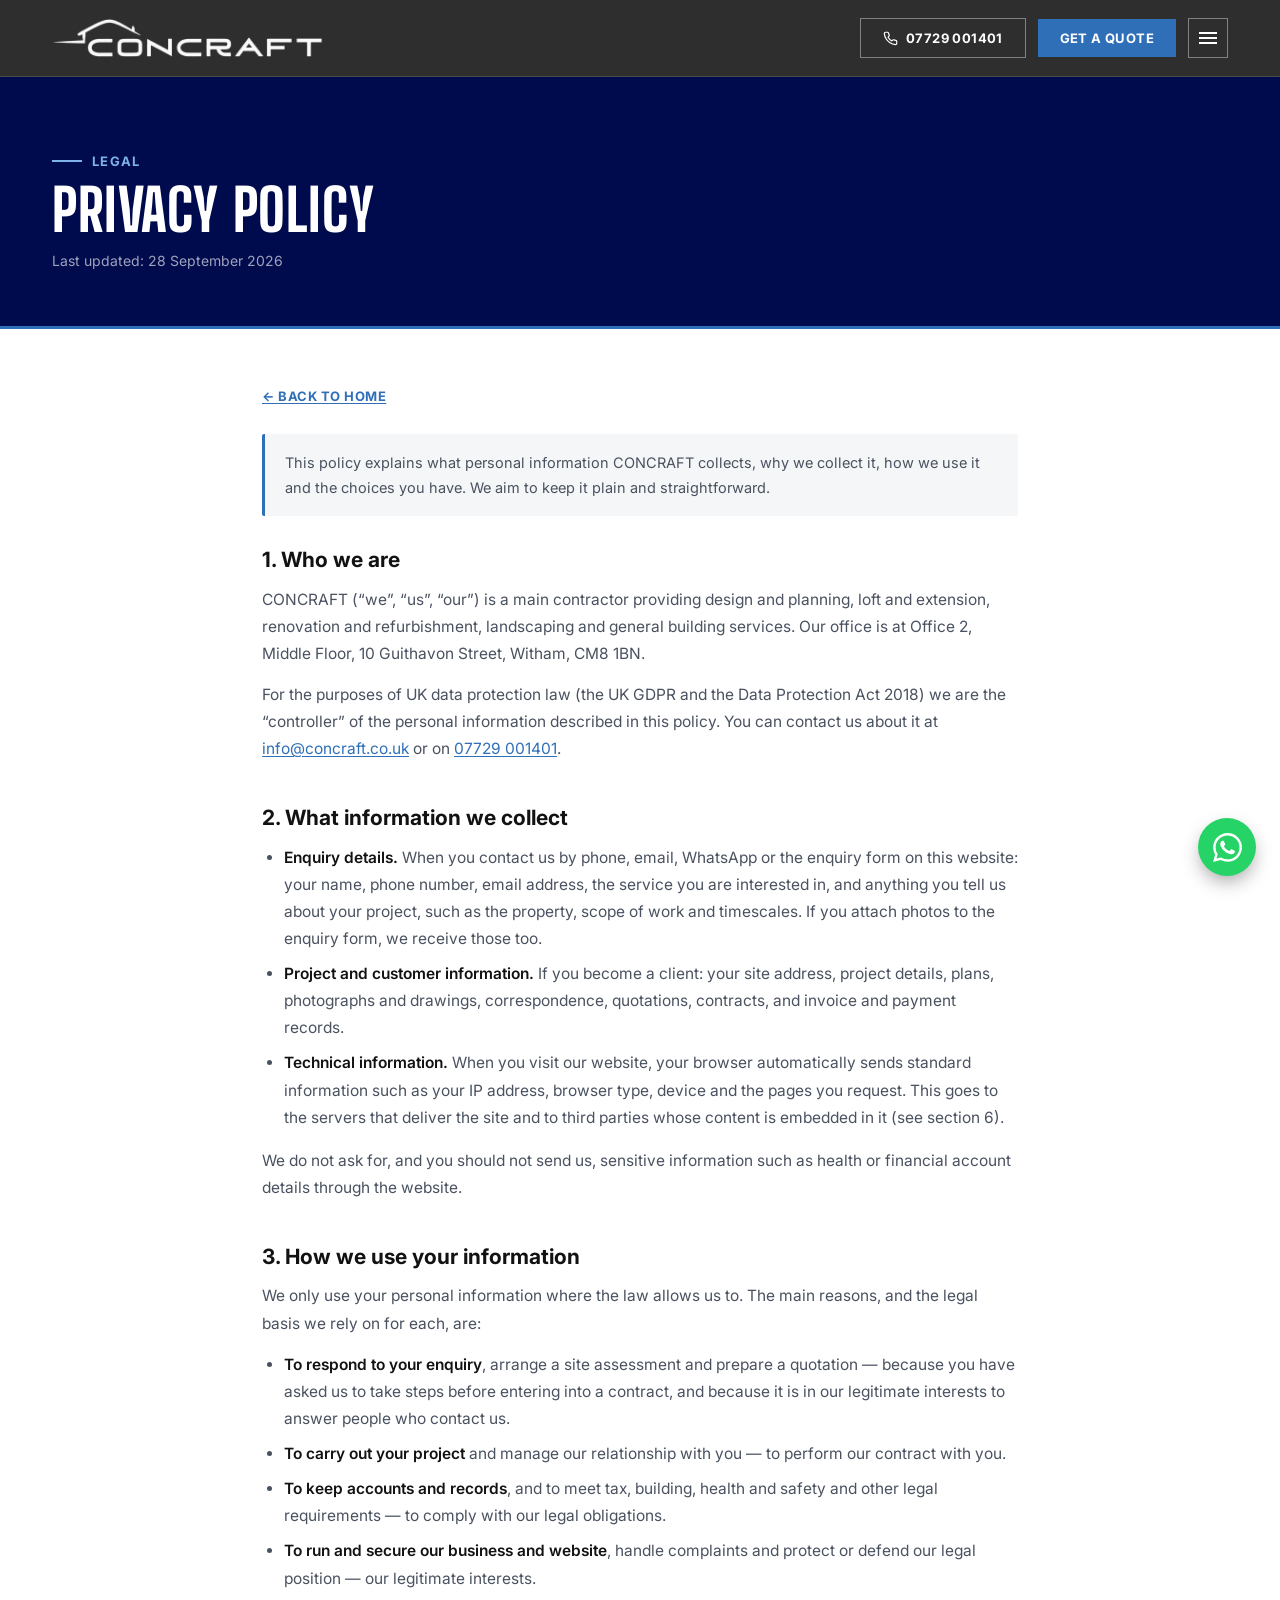
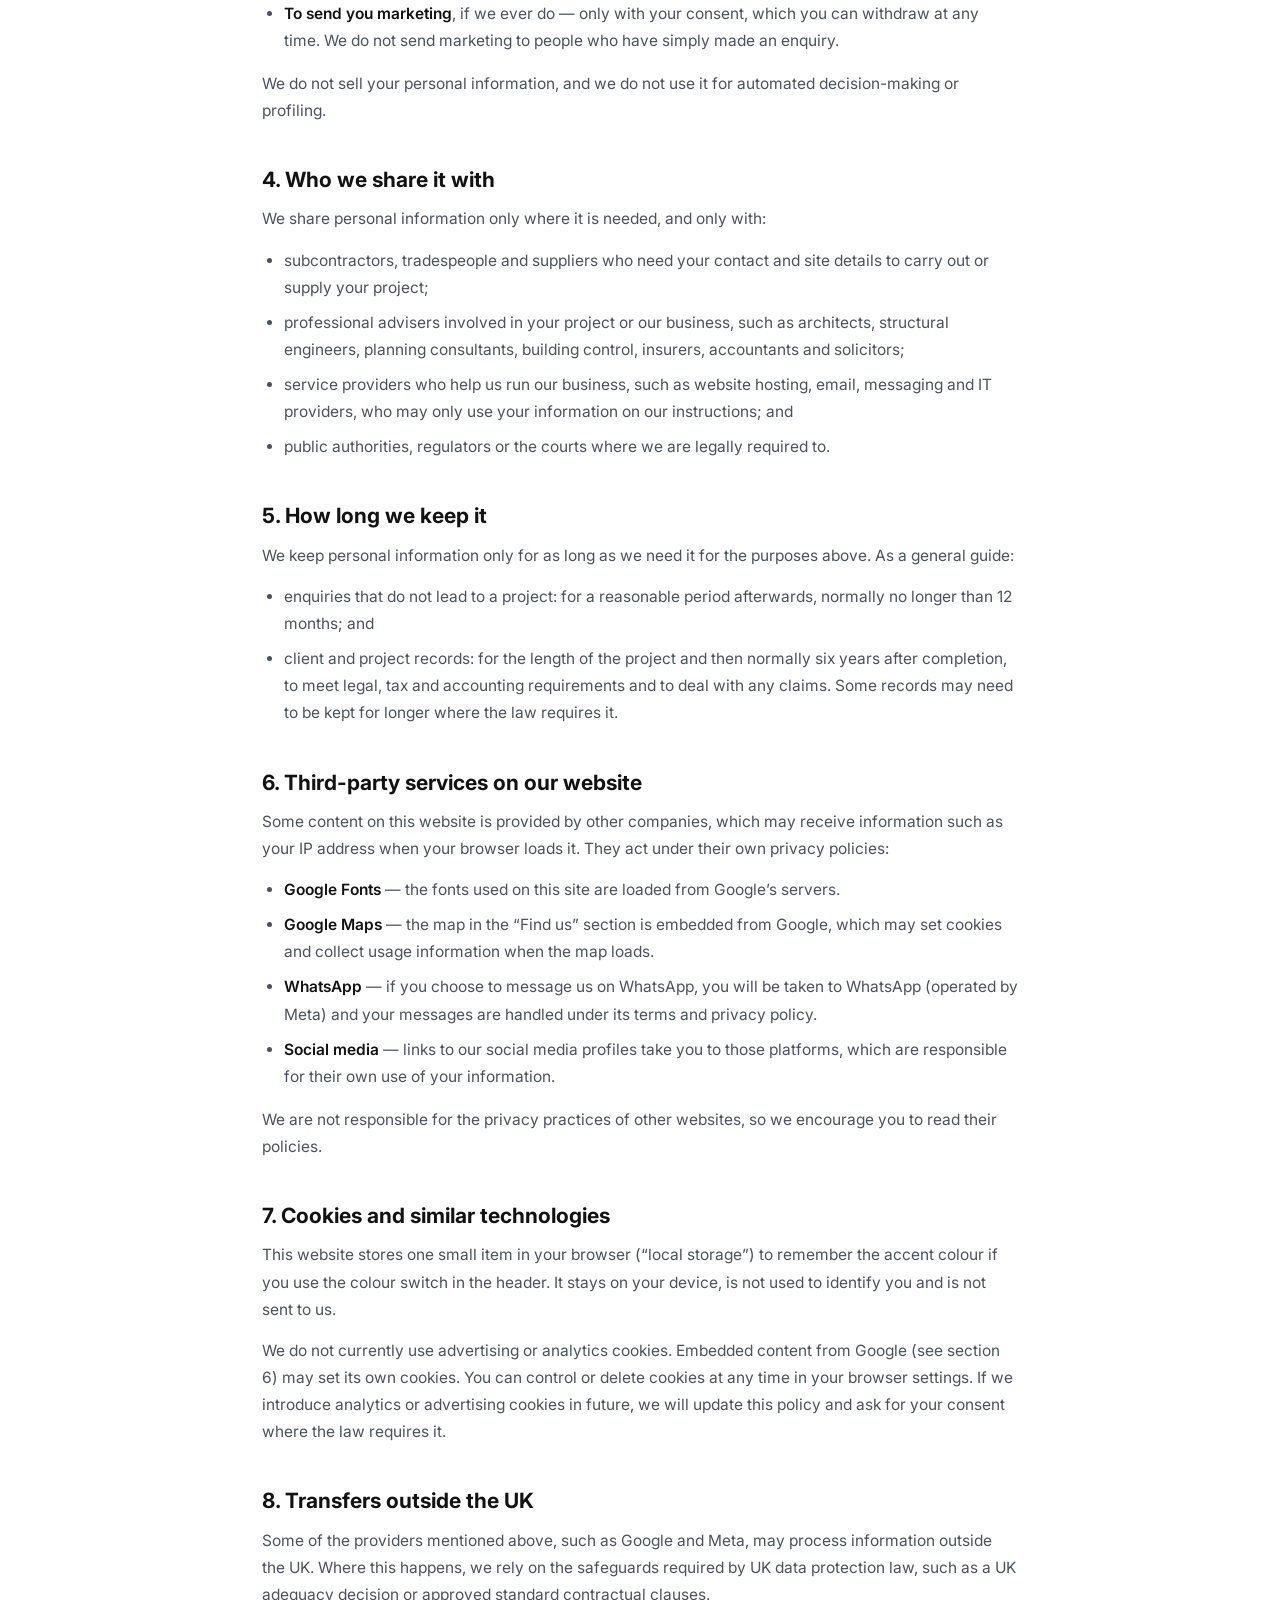
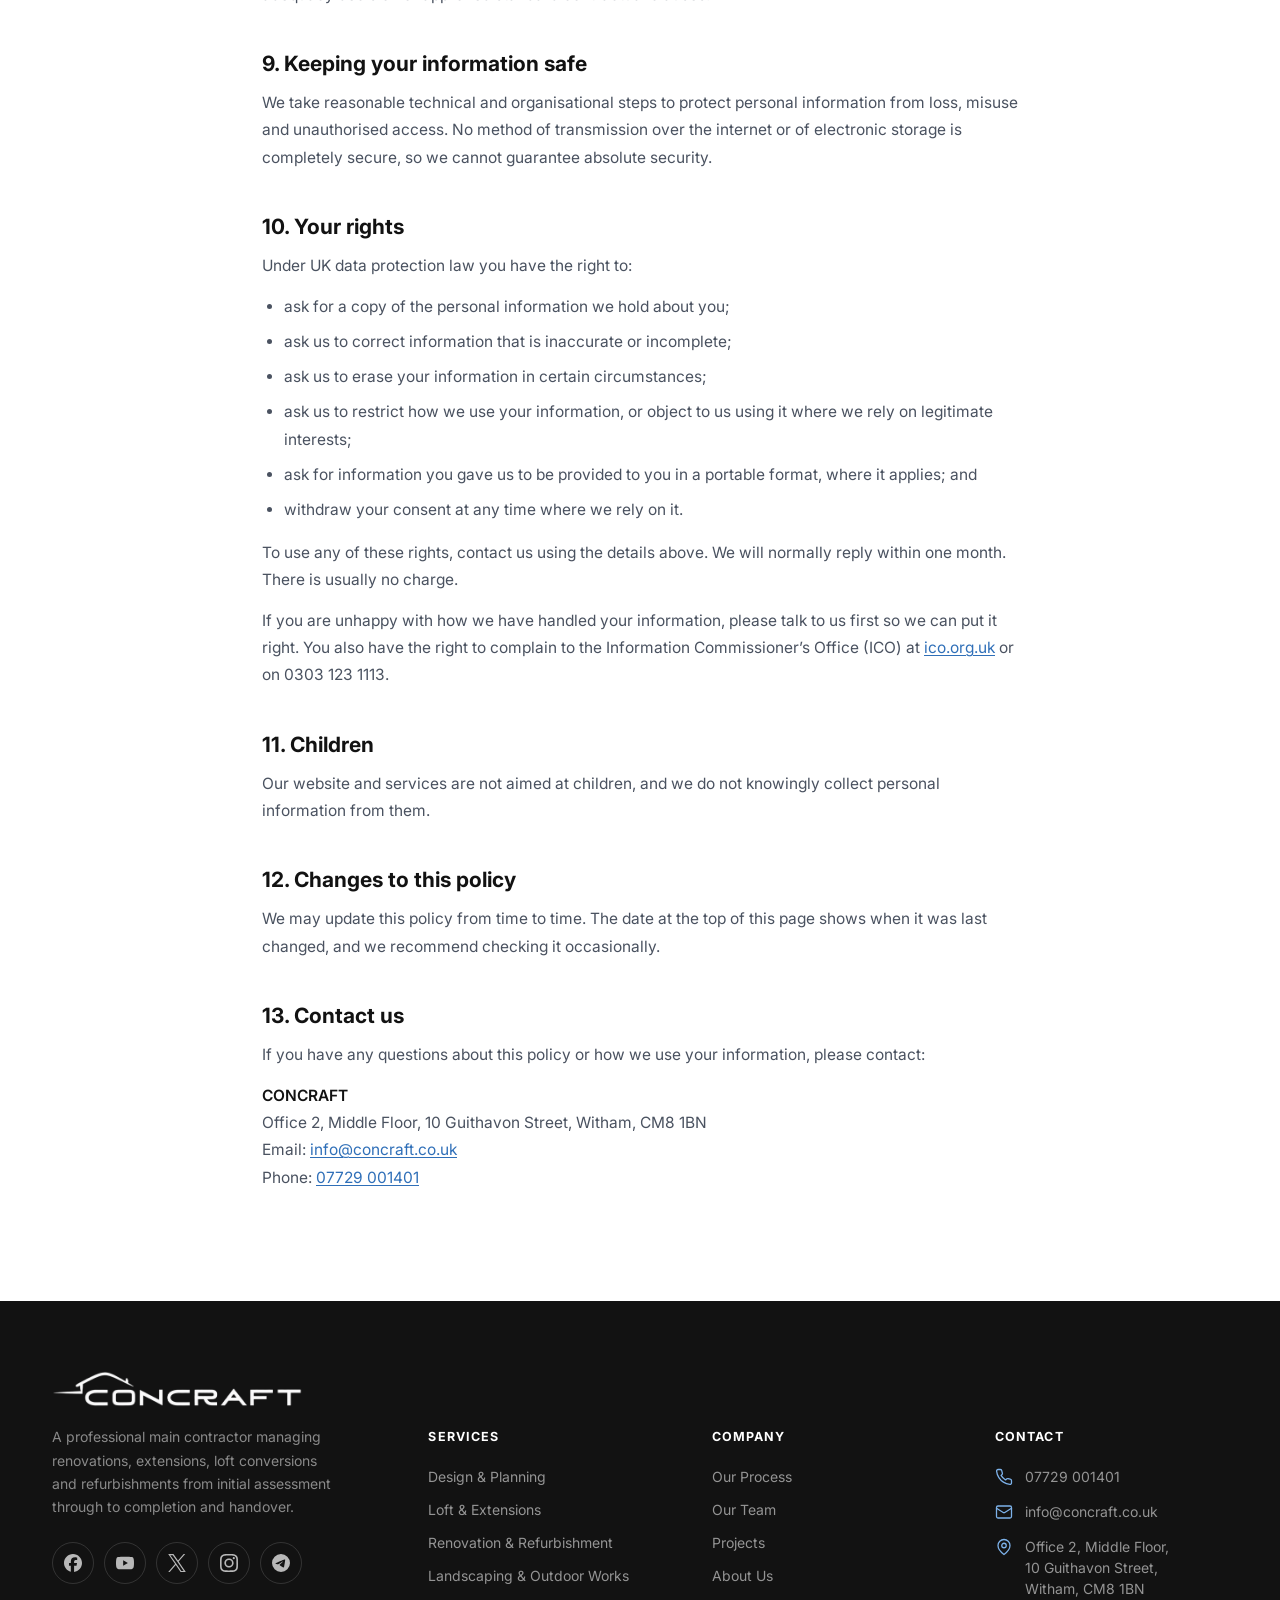
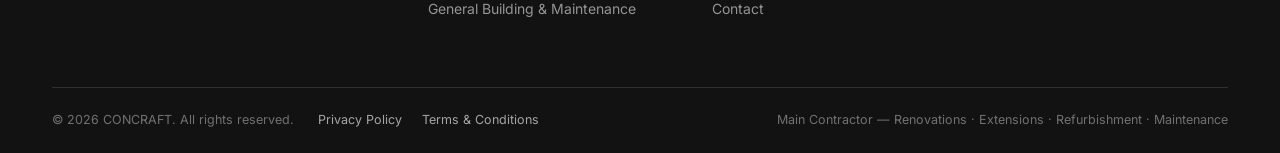
==== privacy.html @ dba72c2a "Add files via upload" ====
<!DOCTYPE html>
<html lang="en">
<head>
<meta charset="UTF-8">
<meta name="viewport" content="width=device-width, initial-scale=1.0">
<title>Privacy Policy &mdash; CONCRAFT</title>
<meta name="description" content="How CONCRAFT collects, uses and protects your personal information.">
<link rel="preconnect" href="https://fonts.googleapis.com">
<link href="https://fonts.googleapis.com/css2?family=Big+Shoulders+Display:wght@600;700;800;900&family=Inter:wght@400;500;600;700&display=swap" rel="stylesheet">
<link rel="stylesheet" href="css/style.css">
</head>
<body>

<div class="cursor-ring" id="cursorRing"></div>
<div class="cursor-dot" id="cursorDot"></div>

<header class="site">
  <div class="nav">
    <a class="logo" href="index.html#top" aria-label="CONCRAFT home">
      <img src="images/logo-concraft.png" alt="CONCRAFT" class="logo-icon">
    </a>
    <div class="nav-actions">
      <a class="cta-btn ghost call-btn" href="tel:+447729001401" aria-label="Call CONCRAFT on 07729 001401">
        <svg viewBox="0 0 24 24" aria-hidden="true"><path d="M22 16.92v3a2 2 0 0 1-2.18 2 19.79 19.79 0 0 1-8.63-3.07 19.5 19.5 0 0 1-6-6 19.79 19.79 0 0 1-3.07-8.67A2 2 0 0 1 4.11 2h3a2 2 0 0 1 2 1.72 12.84 12.84 0 0 0 .7 2.81 2 2 0 0 1-.45 2.11L8.09 9.91a16 16 0 0 0 6 6l1.27-1.27a2 2 0 0 1 2.11-.45 12.84 12.84 0 0 0 2.81.7A2 2 0 0 1 22 16.92z"/></svg>
        <span class="call-btn-text">07729 001401</span>
      </a>
      <a class="cta-btn" href="index.html#contact">Get a quote</a>
      <button class="burger" id="burgerBtn" type="button" aria-label="Open menu" aria-expanded="false" aria-controls="siteMenu">
        <span class="burger-bars" aria-hidden="true"><span></span><span></span><span></span></span>
      </button>
    </div>
  </div>
  <nav class="site-menu" id="siteMenu" aria-label="Page sections">
    <ul>
      <li><a href="index.html#top">Home</a></li>
      <li><a href="index.html#standards">Quality &amp; Standards</a></li>
      <li>
        <a href="index.html#services">Our Services</a>
        <ul class="menu-sub">
          <li><a href="index.html#svc-design">Design &amp; Planning</a></li>
          <li><a href="index.html#svc-loft">Loft &amp; Extensions</a></li>
          <li><a href="index.html#svc-renovation">Renovation &amp; Refurbishment</a></li>
          <li><a href="index.html#svc-landscaping">Landscaping &amp; Outdoor Works</a></li>
          <li><a href="index.html#svc-maintenance">General Building &amp; Maintenance</a></li>
        </ul>
      </li>
      <li><a href="index.html#team">Our Team</a></li>
      <li><a href="index.html#reviews">Client Reviews</a></li>
      <li><a href="index.html#process">How We Work</a></li>
      <li><a href="index.html#projects">Recent Work</a></li>
      <li><a href="index.html#before-after">Before &amp; After</a></li>
      <li><a href="index.html#why">Why CONCRAFT</a></li>
      <li><a href="index.html#find-us">Find Us</a></li>
      <li><a href="index.html#faq">FAQ</a></li>
      <li><a href="index.html#contact">Get in Touch</a></li>
    </ul>
  </nav>
</header>

<main>
  <section class="legal-hero">
    <div class="wrap">
      <div class="sec-tag"><span class="rule"></span>Legal</div>
      <h1>Privacy Policy</h1>
      <p class="legal-updated">Last updated: 28 September 2026</p>
    </div>
  </section>

  <section class="legal-body">
    <div class="legal-inner">
      <a class="legal-back" href="index.html">&larr; Back to home</a>

      <div class="legal-note"><p>This policy explains what personal information CONCRAFT collects, why we collect it, how we use it and the choices you have. We aim to keep it plain and straightforward.</p></div>

      <h2>1. Who we are</h2>
      <p>CONCRAFT (&ldquo;we&rdquo;, &ldquo;us&rdquo;, &ldquo;our&rdquo;) is a main contractor providing design and planning, loft and extension, renovation and refurbishment, landscaping and general building services. Our office is at Office 2, Middle Floor, 10 Guithavon Street, Witham, CM8 1BN.</p>
      <p>For the purposes of UK data protection law (the UK GDPR and the Data Protection Act 2018) we are the &ldquo;controller&rdquo; of the personal information described in this policy. You can contact us about it at <a href="mailto:info@concraft.co.uk">info@concraft.co.uk</a> or on <a href="tel:+447729001401">07729 001401</a>.</p>
      <!-- Add the registered company name, company number and ICO registration number here if they apply to your business. -->

      <h2>2. What information we collect</h2>
      <ul>
        <li><strong>Enquiry details.</strong> When you contact us by phone, email, WhatsApp or the enquiry form on this website: your name, phone number, email address, the service you are interested in, and anything you tell us about your project, such as the property, scope of work and timescales. If you attach photos to the enquiry form, we receive those too.</li>
        <li><strong>Project and customer information.</strong> If you become a client: your site address, project details, plans, photographs and drawings, correspondence, quotations, contracts, and invoice and payment records.</li>
        <li><strong>Technical information.</strong> When you visit our website, your browser automatically sends standard information such as your IP address, browser type, device and the pages you request. This goes to the servers that deliver the site and to third parties whose content is embedded in it (see section 6).</li>
      </ul>
      <p>We do not ask for, and you should not send us, sensitive information such as health or financial account details through the website.</p>

      <h2>3. How we use your information</h2>
      <p>We only use your personal information where the law allows us to. The main reasons, and the legal basis we rely on for each, are:</p>
      <ul>
        <li><strong>To respond to your enquiry</strong>, arrange a site assessment and prepare a quotation &mdash; because you have asked us to take steps before entering into a contract, and because it is in our legitimate interests to answer people who contact us.</li>
        <li><strong>To carry out your project</strong> and manage our relationship with you &mdash; to perform our contract with you.</li>
        <li><strong>To keep accounts and records</strong>, and to meet tax, building, health and safety and other legal requirements &mdash; to comply with our legal obligations.</li>
        <li><strong>To run and secure our business and website</strong>, handle complaints and protect or defend our legal position &mdash; our legitimate interests.</li>
        <li><strong>To send you marketing</strong>, if we ever do &mdash; only with your consent, which you can withdraw at any time. We do not send marketing to people who have simply made an enquiry.</li>
      </ul>
      <p>We do not sell your personal information, and we do not use it for automated decision-making or profiling.</p>

      <h2>4. Who we share it with</h2>
      <p>We share personal information only where it is needed, and only with:</p>
      <ul>
        <li>subcontractors, tradespeople and suppliers who need your contact and site details to carry out or supply your project;</li>
        <li>professional advisers involved in your project or our business, such as architects, structural engineers, planning consultants, building control, insurers, accountants and solicitors;</li>
        <li>service providers who help us run our business, such as website hosting, email, messaging and IT providers, who may only use your information on our instructions; and</li>
        <li>public authorities, regulators or the courts where we are legally required to.</li>
      </ul>

      <h2>5. How long we keep it</h2>
      <p>We keep personal information only for as long as we need it for the purposes above. As a general guide:</p>
      <ul>
        <li>enquiries that do not lead to a project: for a reasonable period afterwards, normally no longer than 12 months; and</li>
        <li>client and project records: for the length of the project and then normally six years after completion, to meet legal, tax and accounting requirements and to deal with any claims. Some records may need to be kept for longer where the law requires it.</li>
      </ul>

      <h2>6. Third-party services on our website</h2>
      <p>Some content on this website is provided by other companies, which may receive information such as your IP address when your browser loads it. They act under their own privacy policies:</p>
      <ul>
        <li><strong>Google Fonts</strong> &mdash; the fonts used on this site are loaded from Google&rsquo;s servers.</li>
        <li><strong>Google Maps</strong> &mdash; the map in the &ldquo;Find us&rdquo; section is embedded from Google, which may set cookies and collect usage information when the map loads.</li>
        <li><strong>WhatsApp</strong> &mdash; if you choose to message us on WhatsApp, you will be taken to WhatsApp (operated by Meta) and your messages are handled under its terms and privacy policy.</li>
        <li><strong>Social media</strong> &mdash; links to our social media profiles take you to those platforms, which are responsible for their own use of your information.</li>
      </ul>
      <p>We are not responsible for the privacy practices of other websites, so we encourage you to read their policies.</p>

      <h2>7. Cookies and similar technologies</h2>
      <p>This website stores one small item in your browser (&ldquo;local storage&rdquo;) to remember the accent colour if you use the colour switch in the header. It stays on your device, is not used to identify you and is not sent to us.</p>
      <p>We do not currently use advertising or analytics cookies. Embedded content from Google (see section 6) may set its own cookies. You can control or delete cookies at any time in your browser settings. If we introduce analytics or advertising cookies in future, we will update this policy and ask for your consent where the law requires it.</p>

      <h2>8. Transfers outside the UK</h2>
      <p>Some of the providers mentioned above, such as Google and Meta, may process information outside the UK. Where this happens, we rely on the safeguards required by UK data protection law, such as a UK adequacy decision or approved standard contractual clauses.</p>

      <h2>9. Keeping your information safe</h2>
      <p>We take reasonable technical and organisational steps to protect personal information from loss, misuse and unauthorised access. No method of transmission over the internet or of electronic storage is completely secure, so we cannot guarantee absolute security.</p>

      <h2>10. Your rights</h2>
      <p>Under UK data protection law you have the right to:</p>
      <ul>
        <li>ask for a copy of the personal information we hold about you;</li>
        <li>ask us to correct information that is inaccurate or incomplete;</li>
        <li>ask us to erase your information in certain circumstances;</li>
        <li>ask us to restrict how we use your information, or object to us using it where we rely on legitimate interests;</li>
        <li>ask for information you gave us to be provided to you in a portable format, where it applies; and</li>
        <li>withdraw your consent at any time where we rely on it.</li>
      </ul>
      <p>To use any of these rights, contact us using the details above. We will normally reply within one month. There is usually no charge.</p>
      <p>If you are unhappy with how we have handled your information, please talk to us first so we can put it right. You also have the right to complain to the Information Commissioner&rsquo;s Office (ICO) at <a href="https://ico.org.uk" target="_blank" rel="noopener">ico.org.uk</a> or on 0303 123 1113.</p>

      <h2>11. Children</h2>
      <p>Our website and services are not aimed at children, and we do not knowingly collect personal information from them.</p>

      <h2>12. Changes to this policy</h2>
      <p>We may update this policy from time to time. The date at the top of this page shows when it was last changed, and we recommend checking it occasionally.</p>

      <h2>13. Contact us</h2>
      <p>If you have any questions about this policy or how we use your information, please contact:</p>
      <p><strong>CONCRAFT</strong><br>Office 2, Middle Floor, 10 Guithavon Street, Witham, CM8 1BN<br>Email: <a href="mailto:info@concraft.co.uk">info@concraft.co.uk</a><br>Phone: <a href="tel:+447729001401">07729 001401</a></p>

    </div>
  </section>
</main>

<footer>
  <div class="wrap">
    <div class="foot-grid">
      <div class="foot-brand">
        <a class="logo" href="index.html#top">
          <img src="images/logo-concraft.png" alt="CONCRAFT" class="logo-full">
        </a>
        <div class="foot-brand-text">
        <p>A professional main contractor managing renovations, extensions, loft conversions and refurbishments from initial assessment through to completion and handover.</p>
      <!-- Social links: replace each href="#" with the real profile URL -->
      <ul class="foot-socials">
      <li><a href="#" target="_blank" rel="noopener" aria-label="CONCRAFT on Facebook" title="Facebook"><svg viewBox="0 0 24 24" aria-hidden="true"><path d="M9.101 23.691v-7.98H6.627v-3.667h2.474v-1.58c0-4.085 1.848-5.978 5.858-5.978.401 0 .955.042 1.468.103a8.68 8.68 0 0 1 1.141.195v3.325a8.623 8.623 0 0 0-.653-.036 26.805 26.805 0 0 0-.733-.009c-.707 0-1.259.096-1.675.309a1.686 1.686 0 0 0-.679.622c-.258.42-.374.995-.374 1.752v1.297h3.919l-.386 2.103-.287 1.564h-3.246v8.245C19.396 23.238 24 18.179 24 12.044c0-6.627-5.373-12-12-12s-12 5.373-12 12c0 5.628 3.874 10.35 9.101 11.647Z"/></svg></a></li>
      <li><a href="#" target="_blank" rel="noopener" aria-label="CONCRAFT on YouTube" title="YouTube"><svg viewBox="0 0 24 24" aria-hidden="true"><path d="M23.498 6.186a3.016 3.016 0 0 0-2.122-2.136C19.505 3.545 12 3.545 12 3.545s-7.505 0-9.377.505A3.017 3.017 0 0 0 .502 6.186C0 8.07 0 12 0 12s0 3.93.502 5.814a3.016 3.016 0 0 0 2.122 2.136c1.871.505 9.376.505 9.376.505s7.505 0 9.377-.505a3.015 3.015 0 0 0 2.122-2.136C24 15.93 24 12 24 12s0-3.93-.502-5.814zM9.545 15.568V8.432L15.818 12l-6.273 3.568z"/></svg></a></li>
      <li><a href="#" target="_blank" rel="noopener" aria-label="CONCRAFT on X / Twitter" title="X (Twitter)"><svg viewBox="0 0 24 24" aria-hidden="true"><path d="M14.234 10.162 22.977 0h-2.072l-7.591 8.824L7.251 0H.258l9.168 13.343L.258 24H2.33l8.016-9.318L16.749 24h6.993zm-2.837 3.299-.929-1.329L3.076 1.56h3.182l5.965 8.532.929 1.329 7.754 11.09h-3.182z"/></svg></a></li>
      <li><a href="#" target="_blank" rel="noopener" aria-label="CONCRAFT on Instagram" title="Instagram"><svg viewBox="0 0 24 24" aria-hidden="true"><path d="M7.0301.084c-1.2768.0602-2.1487.264-2.911.5634-.7888.3075-1.4575.72-2.1228 1.3877-.6652.6677-1.075 1.3368-1.3802 2.127-.2954.7638-.4956 1.6365-.552 2.914-.0564 1.2775-.0689 1.6882-.0626 4.947.0062 3.2586.0206 3.6671.0825 4.9473.061 1.2765.264 2.1482.5635 2.9107.308.7889.72 1.4573 1.388 2.1228.6679.6655 1.3365 1.0743 2.1285 1.38.7632.295 1.6361.4961 2.9134.552 1.2773.056 1.6884.069 4.9462.0627 3.2578-.0062 3.668-.0207 4.9478-.0814 1.28-.0607 2.147-.2652 2.9098-.5633.7889-.3086 1.4578-.72 2.1228-1.3881.665-.6682 1.0745-1.3378 1.3795-2.1284.2957-.7632.4966-1.636.552-2.9124.056-1.2809.0692-1.6898.063-4.948-.0063-3.2583-.021-3.6668-.0817-4.9465-.0607-1.2797-.264-2.1487-.5633-2.9117-.3084-.7889-.72-1.4568-1.3876-2.1228C21.2982 1.33 20.628.9208 19.8378.6165 19.074.321 18.2017.1197 16.9244.0645 15.6471.0093 15.236-.005 11.977.0014 8.718.0076 8.31.0215 7.0301.0839m.1402 21.6932c-1.17-.0509-1.8053-.2453-2.2287-.408-.5606-.216-.96-.4771-1.3819-.895-.422-.4178-.6811-.8186-.9-1.378-.1644-.4234-.3624-1.058-.4171-2.228-.0595-1.2645-.072-1.6442-.079-4.848-.007-3.2037.0053-3.583.0607-4.848.05-1.169.2456-1.805.408-2.2282.216-.5613.4762-.96.895-1.3816.4188-.4217.8184-.6814 1.3783-.9003.423-.1651 1.0575-.3614 2.227-.4171 1.2655-.06 1.6447-.072 4.848-.079 3.2033-.007 3.5835.005 4.8495.0608 1.169.0508 1.8053.2445 2.228.408.5608.216.96.4754 1.3816.895.4217.4194.6816.8176.9005 1.3787.1653.4217.3617 1.056.4169 2.2263.0602 1.2655.0739 1.645.0796 4.848.0058 3.203-.0055 3.5834-.061 4.848-.051 1.17-.245 1.8055-.408 2.2294-.216.5604-.4763.96-.8954 1.3814-.419.4215-.8181.6811-1.3783.9-.4224.1649-1.0577.3617-2.2262.4174-1.2656.0595-1.6448.072-4.8493.079-3.2045.007-3.5825-.006-4.848-.0608M16.953 5.5864A1.44 1.44 0 1 0 18.39 4.144a1.44 1.44 0 0 0-1.437 1.4424M5.8385 12.012c.0067 3.4032 2.7706 6.1557 6.173 6.1493 3.4026-.0065 6.157-2.7701 6.1506-6.1733-.0065-3.4032-2.771-6.1565-6.174-6.1498-3.403.0067-6.156 2.771-6.1496 6.1738M8 12.0077a4 4 0 1 1 4.008 3.9921A3.9996 3.9996 0 0 1 8 12.0077"/></svg></a></li>
      <li><a href="#" target="_blank" rel="noopener" aria-label="CONCRAFT on Telegram" title="Telegram"><svg viewBox="0 0 24 24" aria-hidden="true"><path d="M11.944 0A12 12 0 0 0 0 12a12 12 0 0 0 12 12 12 12 0 0 0 12-12A12 12 0 0 0 12 0a12 12 0 0 0-.056 0zm4.962 7.224c.1-.002.321.023.465.14a.506.506 0 0 1 .171.325c.016.093.036.306.02.472-.18 1.898-.962 6.502-1.36 8.627-.168.9-.499 1.201-.82 1.23-.696.065-1.225-.46-1.9-.902-1.056-.693-1.653-1.124-2.678-1.8-1.185-.78-.417-1.21.258-1.91.177-.184 3.247-2.977 3.307-3.23.007-.032.014-.15-.056-.212s-.174-.041-.249-.024c-.106.024-1.793 1.14-5.061 3.345-.48.33-.913.49-1.302.48-.428-.008-1.252-.241-1.865-.44-.752-.245-1.349-.374-1.297-.789.027-.216.325-.437.893-.663 3.498-1.524 5.83-2.529 6.998-3.014 3.332-1.386 4.025-1.627 4.476-1.635z"/></svg></a></li>
      </ul>
        </div>
      </div>
      <div class="foot-col">
        <h5>Services</h5>
        <a href="index.html#svc-design">Design &amp; Planning</a>
        <a href="index.html#svc-loft">Loft &amp; Extensions</a>
        <a href="index.html#svc-renovation">Renovation &amp; Refurbishment</a>
        <a href="index.html#svc-landscaping">Landscaping &amp; Outdoor Works</a>
        <a href="index.html#svc-maintenance">General Building &amp; Maintenance</a>
      </div>
      <div class="foot-col">
        <h5>Company</h5>
        <a href="index.html#process">Our Process</a>
        <a href="index.html#team">Our Team</a>
        <a href="index.html#projects">Projects</a>
        <a href="index.html#why">About Us</a>
        <a href="index.html#contact">Contact</a>
      </div>
      <div class="foot-col">
        <h5>Contact</h5>
        <p class="foot-contact"><svg class="foot-ico" viewBox="0 0 24 24" aria-hidden="true"><path d="M22 16.92v3a2 2 0 0 1-2.18 2 19.79 19.79 0 0 1-8.63-3.07 19.5 19.5 0 0 1-6-6 19.79 19.79 0 0 1-3.07-8.67A2 2 0 0 1 4.11 2h3a2 2 0 0 1 2 1.72 12.84 12.84 0 0 0 .7 2.81 2 2 0 0 1-.45 2.11L8.09 9.91a16 16 0 0 0 6 6l1.27-1.27a2 2 0 0 1 2.11-.45 12.84 12.84 0 0 0 2.81.7A2 2 0 0 1 22 16.92z"/></svg><a href="tel:+447729001401">07729 001401</a></p>
        <p class="foot-contact"><svg class="foot-ico" viewBox="0 0 24 24" aria-hidden="true"><rect x="2" y="4" width="20" height="16" rx="2"/><path d="m22 7-8.97 5.7a1.94 1.94 0 0 1-2.06 0L2 7"/></svg><a href="mailto:info@concraft.co.uk">info@concraft.co.uk</a></p>
        <p class="foot-contact"><svg class="foot-ico" viewBox="0 0 24 24" aria-hidden="true"><path d="M20 10c0 6-8 12-8 12s-8-6-8-12a8 8 0 0 1 16 0z"/><circle cx="12" cy="10" r="3"/></svg><span>Office 2, Middle Floor,<br>10 Guithavon Street,<br>Witham, CM8 1BN</span></p>
      </div>
    </div>
    <div class="foot-bottom">
      <div class="foot-bottom-left">
        <span>&copy; 2026 CONCRAFT. All rights reserved.</span>
        <nav class="foot-legal" aria-label="Legal">
          <a href="privacy.html">Privacy Policy</a>
          <a href="terms.html">Terms &amp; Conditions</a>
        </nav>
      </div>
      <span>Main Contractor &mdash; Renovations &middot; Extensions &middot; Refurbishment &middot; Maintenance</span>
    </div>
  </div>
</footer>

  <!-- WhatsApp: update the phone number below if it ever changes -->
  <a class="wa-float" href="https://wa.me/447729001401" target="_blank" rel="noopener" aria-label="Chat with CONCRAFT on WhatsApp">
    <svg viewBox="0 0 24 24" aria-hidden="true"><path d="M17.472 14.382c-.297-.149-1.758-.867-2.03-.967-.273-.099-.471-.148-.67.15-.197.297-.767.966-.94 1.164-.173.199-.347.223-.644.075-.297-.15-1.255-.463-2.39-1.475-.883-.788-1.48-1.761-1.653-2.059-.173-.297-.018-.458.13-.606.134-.133.298-.347.446-.52.149-.174.198-.298.298-.497.099-.198.05-.371-.025-.52-.075-.149-.669-1.612-.916-2.207-.242-.579-.487-.5-.669-.51-.173-.008-.371-.01-.57-.01-.198 0-.52.074-.792.372-.272.297-1.04 1.016-1.04 2.479 0 1.462 1.065 2.875 1.213 3.074.149.198 2.096 3.2 5.077 4.487.709.306 1.262.489 1.694.625.712.227 1.36.195 1.871.118.571-.085 1.758-.719 2.006-1.413.248-.694.248-1.289.173-1.413-.074-.124-.272-.198-.57-.347m-5.421 7.403h-.004a9.87 9.87 0 01-5.031-1.378l-.361-.214-3.741.982.998-3.648-.235-.374a9.86 9.86 0 01-1.51-5.26c.001-5.45 4.436-9.884 9.888-9.884 2.64 0 5.122 1.03 6.988 2.898a9.825 9.825 0 012.893 6.994c-.003 5.45-4.437 9.884-9.885 9.884m8.413-18.297A11.815 11.815 0 0012.05 0C5.495 0 .16 5.335.157 11.892c0 2.096.547 4.142 1.588 5.945L.057 24l6.305-1.654a11.882 11.882 0 005.683 1.448h.005c6.554 0 11.89-5.335 11.893-11.893a11.821 11.821 0 00-3.48-8.413Z"/></svg>
  </a>

  <script src="js/main.js"></script>

</body>
</html>
---- css/style.css ----
:root{
    --navy:#000B4D;
    --graphite:#2B2B2B;
    --black:#121212;
    --white:#FFFFFF;
    /* accent: --accent on light surfaces, --accent-hi on dark surfaces */
    --accent:#2F6FB8;
    --accent-rgb:47,111,184;
    --accent-hi:#7DB2EA;
    --accent-hi-rgb:125,178,234;
    --accent-dark:#255C9B;
    --star:#F2B01E;
    --paper:#F4F6F8;
    --paper-2:#EAEEF2;
    --ink-2:#4A5260;
    --ink-3:#7B8494;
    --line: rgba(255,255,255,.14);
    --line-dark: rgba(16,24,40,.1);
    --max: 1240px;
  }
  *{box-sizing:border-box;}
  html{scroll-behavior:smooth;scroll-padding-top:80px;}
  body{
    margin:0;
    background:var(--white);
    color:var(--black);
    font-family:'Inter',sans-serif;
    -webkit-font-smoothing:antialiased;
    overflow-x:hidden;
  }
  h1,h2,h3,.display{
    font-family:'Big Shoulders Display', sans-serif;
    font-weight:800;
    letter-spacing:.01em;
    line-height:.94;
    margin:0;
    text-transform:uppercase;
  }
  a{color:inherit;text-decoration:none;}
  img{display:block;max-width:100%;}
  .wrap{max-width:var(--max);margin:0 auto;padding:0 32px;}
  .tick{
    width:1px;height:14px;background:var(--accent);display:inline-block;
  }

  /* ---------- CUSTOM CURSOR ---------- */
  .cursor-ring{
    position:fixed;top:0;left:0;
    width:34px;height:34px;
    border:1.5px solid var(--accent);
    border-radius:50%;
    pointer-events:none;
    z-index:9999;
    transform:translate(-50%,-50%);
    transition:width .22s ease, height .22s ease, background-color .22s ease, border-color .22s ease, opacity .22s ease;
    opacity:0;
  }
  .cursor-dot{
    position:fixed;top:0;left:0;
    width:6px;height:6px;
    background:var(--accent);
    border-radius:50%;
    pointer-events:none;
    z-index:9999;
    transform:translate(-50%,-50%);
    opacity:0;
    transition:opacity .22s ease, background-color .22s ease;
  }
  .cursor-ring.active, .cursor-dot.active{opacity:1;}
  .cursor-ring.hover{
    width:64px;height:64px;
    background:rgba(var(--accent-rgb),.12);
    border-color:var(--accent);
  }
  .cursor-ring.hover .cursor-dot{opacity:0;}
  @media (pointer: coarse){
    .cursor-ring, .cursor-dot{display:none;}
  }

  /* ---------- REVEAL ANIMATION (bullet lists) ---------- */
  .reveal-list > *{
    opacity:0;
    transform:translateX(64px) scale(.92);
    transition:opacity .6s cubic-bezier(.22,.61,.36,1), transform .6s cubic-bezier(.22,.61,.36,1);
    will-change:transform, opacity;
  }
  .reveal-list > *:nth-child(1){transition-delay:.04s;}
  .reveal-list > *:nth-child(2){transition-delay:.13s;}
  .reveal-list > *:nth-child(3){transition-delay:.22s;}
  .reveal-list > *:nth-child(4){transition-delay:.31s;}
  .reveal-list > *:nth-child(5){transition-delay:.40s;}
  .reveal-list > *:nth-child(6){transition-delay:.49s;}
  .reveal-list > *:nth-child(7){transition-delay:.58s;}
  .reveal-list > *:nth-child(8){transition-delay:.67s;}
  .reveal-list.in-view > *{
    opacity:1;
    transform:translateX(0) scale(1);
  }
  @media (prefers-reduced-motion: reduce){
    .reveal-list > *{opacity:1;transform:none;transition:none;}
  }

  /* ---------- NAV ---------- */
  header.site{
    position:sticky;top:0;z-index:50;
    background:rgba(18,18,18,.88);
    -webkit-backdrop-filter:blur(10px);backdrop-filter:blur(10px);
    border-bottom:1px solid var(--line);
  }
  .nav{
    display:flex;align-items:center;justify-content:space-between;
    padding:18px 32px;max-width:var(--max);margin:0 auto;
  }
  .logo{
    display:flex;align-items:center;gap:10px;color:var(--white);
  }
  .logo .mark{
    width:34px;height:34px;background:var(--accent);
    display:flex;align-items:center;justify-content:center;
    font-family:'Big Shoulders Display';font-weight:900;color:var(--black);
    font-size:20px;
  }
  .logo .logo-icon{
    height:40px;width:auto;display:block;
  }
  .logo .word{font-family:'Big Shoulders Display';font-weight:800;font-size:20px;letter-spacing:.03em;text-transform:uppercase;}
  .logo .word span{color:var(--accent-hi);}
  .nav-actions{display:flex;align-items:center;gap:12px;}
  .cta-btn{
    background:var(--accent);color:var(--white);
    padding:11px 22px;font-weight:700;font-size:13px;
    letter-spacing:.03em;text-transform:uppercase;
    border:none;cursor:pointer;
    transition:transform .15s ease, filter .15s ease;
    display:inline-block;
  }
  .cta-btn:hover{transform:translateY(-2px);filter:brightness(1.08);}
  .cta-btn.ghost{
    background:transparent;color:var(--white);
    border:1px solid rgba(255,255,255,.4);
  }
  .cta-btn.ghost:hover{border-color:var(--accent-hi);color:var(--accent-hi);}
  .call-btn{display:inline-flex;align-items:center;gap:8px;}
  .call-btn svg{
    width:15px;height:15px;flex:none;
    fill:none;stroke:currentColor;stroke-width:1.9;stroke-linecap:round;stroke-linejoin:round;
  }

  /* ---------- BURGER MENU ---------- */
  .burger{
    width:40px;height:40px;flex:none;
    display:inline-flex;align-items:center;justify-content:center;
    background:transparent;border:1px solid rgba(255,255,255,.4);color:var(--white);
    cursor:pointer;padding:0;
    transition:border-color .2s ease, color .2s ease;
  }
  .burger:hover,.burger:focus-visible,.burger.is-open{border-color:var(--accent-hi);color:var(--accent-hi);}
  .burger:focus-visible{outline:2px solid var(--accent-hi);outline-offset:2px;}
  .burger-bars{position:relative;display:block;width:18px;height:12px;}
  .burger-bars span{
    position:absolute;left:0;width:100%;height:2px;background:currentColor;
    transition:transform .25s ease, top .25s ease, opacity .2s ease;
  }
  .burger-bars span:nth-child(1){top:0;}
  .burger-bars span:nth-child(2){top:5px;}
  .burger-bars span:nth-child(3){top:10px;}
  .burger.is-open .burger-bars span:nth-child(1){top:5px;transform:rotate(45deg);}
  .burger.is-open .burger-bars span:nth-child(2){opacity:0;}
  .burger.is-open .burger-bars span:nth-child(3){top:5px;transform:rotate(-45deg);}

  .site-menu{
    position:absolute;top:100%;right:0;
    width:min(380px,100%);max-height:calc(100vh - 76px);overflow-y:auto;overscroll-behavior:contain;
    background:var(--black);
    border-top:3px solid var(--accent);
    box-shadow:0 30px 50px -20px rgba(0,0,0,.7);
    visibility:hidden;opacity:0;transform:translateY(-8px);
    transition:opacity .22s ease, transform .22s ease, visibility 0s linear .22s;
  }
  .site-menu.is-open{
    visibility:visible;opacity:1;transform:none;
    transition:opacity .22s ease, transform .22s ease, visibility 0s;
  }
  .site-menu ul{list-style:none;margin:0;padding:0;}
  .site-menu > ul{padding:10px 0 16px;}
  .site-menu a{
    display:block;padding:12px 28px;
    font-size:15px;font-weight:500;color:rgba(255,255,255,.88);
    border-left:3px solid transparent;
    transition:background-color .15s ease, color .15s ease, border-color .15s ease;
  }
  .site-menu a:hover,.site-menu a:focus-visible{
    background:rgba(255,255,255,.06);color:var(--accent-hi);border-left-color:var(--accent-hi);
  }
  .site-menu .menu-sub{padding:0 0 6px;}
  .site-menu .menu-sub a{padding:8px 28px 8px 46px;font-size:13.5px;font-weight:400;color:rgba(255,255,255,.62);}
  .menu-backdrop{
    position:fixed;inset:0;z-index:40;background:rgba(0,0,0,.5);
    opacity:0;visibility:hidden;
    transition:opacity .22s ease, visibility 0s linear .22s;
  }
  .menu-backdrop.is-open{opacity:1;visibility:visible;transition:opacity .22s ease, visibility 0s;}
  html.menu-open .wa-float{opacity:0;pointer-events:none;}
  @media (prefers-reduced-motion: reduce){
    .site-menu,.menu-backdrop,.burger-bars span{transition:none;}
  }

  /* ---------- HERO ---------- */
  .hero{
    position:relative;
    min-height:88vh;
    display:flex;align-items:flex-end;
    background:var(--black);
    overflow:hidden;
  }
  .hero img{
    position:absolute;inset:0;width:100%;height:100%;object-fit:cover;
    /* keep the house's gable and front door in frame as the hero crops */
    object-position:58% 42%;
    opacity:.9;
  }
  .hero::before{
    content:"";position:absolute;inset:0;
    background:
      linear-gradient(90deg, rgba(10,10,10,.62) 0%, rgba(10,10,10,.34) 42%, rgba(10,10,10,0) 72%),
      linear-gradient(180deg, rgba(10,16,24,.5) 0%, rgba(10,10,10,.3) 40%, rgba(10,10,10,.94) 100%);
  }
  .hero::after{
    content:"";position:absolute;left:0;right:0;bottom:0;height:4px;
    background:var(--accent);
  }
  .hero-inner{
    position:relative;z-index:2;
    max-width:var(--max);margin:0 auto;width:100%;
    padding:0 32px 170px;
  }
  .hero-bottom{
    width:100%;
    display:flex;flex-direction:column;align-items:flex-start;
    gap:22px;
  }
  /* rounded black panel holding the headline copy */
  .hero-panel{
    background:rgba(0,0,0,.6);
    border-radius:28px;
    padding:40px 44px 44px;
    max-width:100%;
  }
  .hero-eyebrow{
    display:flex;align-items:center;gap:10px;color:var(--accent-hi);
    font-size:13px;font-weight:700;letter-spacing:.12em;text-transform:uppercase;
    margin-bottom:14px;
  }
  .hero-brand{
    font-family:'Big Shoulders Display', sans-serif;
    font-weight:800;
    font-size:clamp(18px,1.6vw,24px);
    line-height:1;
    letter-spacing:.08em;
    color:var(--white);
    text-transform:uppercase;
    margin-bottom:12px;
  }
  .hero-eyebrow .rule{width:40px;height:2px;background:var(--accent-hi);}
  h1.hero-title{
    color:var(--white);
    font-size:clamp(28px, 2.55vw, 40px);
    line-height:1.15;
    max-width:none;
    white-space:nowrap;   /* "Managed to the last detail." stays on one line on desktop */
  }
  /* light shine gliding across the hero title */
  @supports ((-webkit-background-clip:text) or (background-clip:text)){
    h1.hero-title{
      background-image:linear-gradient(105deg,
        #fff 0%, #fff 34%,
        var(--accent-hi) 43%, #E6F1FD 50%, var(--accent-hi) 57%,
        #fff 66%, #fff 100%);
      background-size:300% 100%;
      background-position:100% 0;
      background-repeat:no-repeat;
      -webkit-background-clip:text;background-clip:text;
      -webkit-text-fill-color:transparent;
      animation:heroShine 6.5s ease-in-out 1.2s infinite;
    }
  }
  @keyframes heroShine{
    0%{background-position:100% 0;}
    42%,100%{background-position:0% 0;}
  }
  @media (prefers-reduced-motion: reduce){
    h1.hero-title{animation:none;background-image:none;-webkit-text-fill-color:currentColor;}
  }
  .hero-sub{
    color:rgba(255,255,255,.78);
    font-size:clamp(16px,1.7vw,19px);
    max-width:46ch;
    margin:22px 0 0;
    line-height:1.55;
    font-weight:400;
  }
  /* CTAs + rating, right-aligned, bottom-aligned with the panel */
  .hero-actions{
    display:flex;flex-direction:column;align-items:flex-start;gap:18px;
  }
  .hero-ctas{display:flex;gap:14px;flex-wrap:wrap;justify-content:flex-start;}
  .hero-rating{
    display:flex;align-items:center;gap:10px;
    background:rgba(0,0,0,.6);
    border-radius:28px;
    padding:14px 22px;
  }
  .hero-stars{
    color:var(--star);font-size:16px;letter-spacing:2px;
  }
  .hero-rating-text{
    font-size:13px;color:rgba(255,255,255,.72);font-weight:500;
    border-left:1px solid rgba(255,255,255,.25);padding-left:12px;
  }
  @media (max-width: 760px){
    /* Keep the mobile hero image-led and centre the compact content vertically. */
    .hero{align-items:center;}
    .hero::before{
      background:
        linear-gradient(90deg, rgba(10,10,10,.34) 0%, rgba(10,10,10,.16) 52%, rgba(10,10,10,0) 82%),
        linear-gradient(180deg, rgba(10,16,24,.22) 0%, rgba(10,10,10,.12) 48%, rgba(10,10,10,.68) 100%);
    }
    .hero img{object-position:52% 40%;}
    .hero-inner{padding:0 18px;}
    .hero-bottom{flex-direction:column;align-items:flex-start;gap:10px;}
    .hero-panel{
      width:min(88%,330px);
      max-width:330px;
      padding:16px 18px 18px;
      border-radius:14px;
      background:rgba(0,0,0,.52);
    }
    .hero-eyebrow{
      gap:7px;
      font-size:9.5px;
      letter-spacing:.1em;
      margin-bottom:7px;
    }
    .hero-eyebrow .rule{width:24px;height:1px;}
    .hero-brand{
      font-size:14px;
      letter-spacing:.07em;
      margin-bottom:7px;
    }
    h1.hero-title{
      white-space:normal;
      font-size:clamp(20px,6.2vw,24px);
      line-height:1.08;
    }
    .hero-actions{align-items:flex-start;width:auto;gap:8px;}
    .hero-ctas{justify-content:flex-start;gap:7px;flex-wrap:nowrap;}
    .hero .cta-btn{
      padding:8px 11px;
      font-size:10px;
      letter-spacing:.025em;
      white-space:nowrap;
    }
    .hero-rating{
      border-radius:12px;
      padding:7px 10px;
      gap:7px;
      background:rgba(0,0,0,.5);
    }
    .hero-stars{font-size:11px;letter-spacing:1px;}
    .hero-rating-text{
      font-size:9.5px;
      padding-left:8px;
    }
  }

  /* ---------- MARQUEE / TRUST STRIP ---------- */
  .strip{
    background:var(--graphite);
    border-top:1px solid var(--line);
    border-bottom:1px solid var(--line);
  }
  .strip-inner{
    max-width:var(--max);margin:0 auto;padding:0 32px;
    display:grid;grid-template-columns:repeat(4,1fr);
  }
  .strip-item{
    padding:26px 24px;
    border-left:1px solid var(--line);
    color:var(--white);
  }
  .strip-item:first-child{border-left:none;}
  .strip-num{
    font-family:'Big Shoulders Display';font-weight:800;font-size:34px;
    color:var(--accent-hi);
  }
  .strip-num.strip-stars{font-size:26px;letter-spacing:3px;line-height:1.3;color:var(--star);}
  .strip-label{
    font-size:12.5px;color:rgba(255,255,255,.65);
    text-transform:uppercase;letter-spacing:.08em;margin-top:4px;
  }

  /* ---------- QUALITY & STANDARDS ---------- */
  .standards{
    background:var(--white);
    padding:64px 0 72px;
  }
  .standards-title{
    display:flex;align-items:center;gap:28px;
    color:var(--black);
    font-size:clamp(30px,3.6vw,44px);
    margin-bottom:34px;
  }
  .standards-title::after{
    content:"";flex:1;height:1px;background:var(--line-dark);
  }
  .standards-grid{
    list-style:none;margin:0;padding:0;
    display:grid;grid-template-columns:repeat(4,1fr);gap:20px;
  }
  .std-box{
    position:relative;height:100%;
    display:flex;flex-direction:column;justify-content:space-between;gap:22px;
    min-height:158px;padding:26px 24px 24px;
    background:var(--paper);
    border:1px solid rgba(16,24,40,.08);
    border-radius:4px;
    box-shadow:0 14px 30px -20px rgba(16,24,40,.35);
    transition:transform .3s cubic-bezier(.22,.61,.36,1), box-shadow .3s ease, border-color .3s ease, background-color .3s ease;
  }
  .std-box::before{
    content:"";position:absolute;left:-1px;top:-1px;
    width:44px;height:3px;background:var(--accent);
  }
  @media (hover:hover){
    .std-box:hover{
      transform:translateY(-6px);
      background:var(--white);
      border-color:rgba(var(--accent-rgb),.4);
      box-shadow:0 26px 42px -22px rgba(16,24,40,.45);
    }
  }
  @media (prefers-reduced-motion: reduce){
    .std-box{transition:none;}
    .std-box:hover{transform:none;}
  }
  .std-figure{
    font-family:'Big Shoulders Display',sans-serif;font-weight:800;
    font-size:52px;line-height:.9;letter-spacing:.01em;
    color:var(--accent);
    height:44px;display:flex;align-items:center;
  }
  .std-icon{
    width:44px;height:44px;flex:none;
    display:flex;align-items:center;justify-content:center;
    border:1px solid rgba(var(--accent-rgb),.3);
    border-radius:50%;
    background:rgba(var(--accent-rgb),.08);
  }
  .std-icon svg{
    width:24px;height:24px;fill:none;stroke:var(--accent);
    stroke-width:1.6;stroke-linecap:round;stroke-linejoin:round;
  }
  .std-label{
    margin:0;color:var(--black);
    font-size:15.5px;font-weight:600;line-height:1.35;
    max-width:22ch;
  }
  @media (max-width: 980px){
    .standards-grid{grid-template-columns:repeat(2,1fr);}
  }
  @media (max-width: 560px){
    .standards{padding:44px 0 50px;}
    .standards-grid{grid-template-columns:repeat(2,minmax(0,1fr));gap:12px;}
    .std-box{
      flex-direction:column;align-items:flex-start;justify-content:space-between;
      gap:14px;min-height:138px;padding:18px 16px;
    }
    .std-figure{width:auto;flex:none;font-size:40px;}
    .std-label{max-width:none;min-width:0;font-size:13.5px;}
  }

  /* ---------- SECTION HEADERS ---------- */
  .section{padding:110px 0;}
  .section.tight{padding:90px 0;}
  .sec-head{
    display:flex;justify-content:space-between;align-items:flex-end;
    gap:40px;margin-bottom:56px;flex-wrap:wrap;
  }
  .sec-tag{
    color:var(--accent);font-weight:700;font-size:13px;
    letter-spacing:.1em;text-transform:uppercase;
    display:flex;align-items:center;gap:10px;margin-bottom:14px;
  }
  .sec-tag .rule{width:30px;height:2px;background:var(--accent);}
  h2.sec-title{
    font-size:clamp(34px,4.4vw,58px);
    max-width:16ch;
    color:var(--black);
  }
  .sec-desc{max-width:34ch;color:var(--ink-2);font-size:15.5px;line-height:1.6;}

  /* ---------- SERVICES ---------- */
  #services,#projects{background:var(--paper);}
  #services .sec-head{
    flex-direction:column;align-items:center;text-align:center;
    max-width:900px;margin-left:auto;margin-right:auto;
  }
  #services .sec-tag{justify-content:center;}
  #services h2.sec-title{
    max-width:none;white-space:nowrap;
    font-size:clamp(26px,3.4vw,44px);
  }
  #services .sec-desc{
    max-width:52ch;margin-top:18px;
  }
  @media (max-width: 700px){
    #services h2.sec-title{white-space:normal;}
  }
  .services-grid2{
    display:grid;grid-template-columns:repeat(5,1fr);gap:22px;
  }
  .svc2-card{
    background:var(--white);
    border:1px solid var(--line-dark);border-radius:10px;overflow:hidden;
    display:flex;flex-direction:column;
    box-shadow:0 18px 34px -26px rgba(16,24,40,.35);
    transition:transform .25s ease, box-shadow .25s ease;
  }
  @media (hover:hover){
    .svc2-card:hover{transform:translateY(-5px);box-shadow:0 24px 40px -22px rgba(16,24,40,.45);}
  }
  @media (prefers-reduced-motion: reduce){ .svc2-card:hover{transform:none;} }
  .svc2-photo{
    aspect-ratio:4/3;position:relative;overflow:hidden;
    background:linear-gradient(160deg,#3b3b3b 0%,var(--graphite) 55%,#1c1c1c 100%);
    display:flex;align-items:center;justify-content:center;
  }
  .svc2-photo img{width:100%;height:100%;object-fit:cover;}
  .svc2-photo-ph{
    font-size:12.5px;font-weight:500;color:rgba(255,255,255,.42);
    letter-spacing:.03em;
  }
  .svc2-body{padding:22px 22px 26px;display:flex;flex-direction:column;flex-grow:1;}
  .svc2-icon{
    width:46px;height:46px;flex:none;border-radius:10px;
    background:var(--navy);
    display:flex;align-items:center;justify-content:center;
    margin-bottom:16px;
  }
  .svc2-icon svg{
    width:22px;height:22px;fill:none;stroke:var(--accent-hi);
    stroke-width:1.7;stroke-linecap:round;stroke-linejoin:round;
  }
  .svc2-title{
    font-size:19px;color:var(--black);margin:0 0 10px;line-height:1.2;
  }
  .svc2-desc{font-size:13.8px;line-height:1.6;color:var(--ink-2);margin-bottom:18px;flex-grow:1;}
  .svc2-link{
    font-size:13px;font-weight:700;
    color:var(--accent);display:inline-flex;align-items:center;gap:7px;
  }
  .svc2-arrow{transition:transform .2s ease;}
  .svc2-card:hover .svc2-arrow{transform:translateX(4px);}
  @media (max-width: 1080px){
    .services-grid2{grid-template-columns:repeat(3,1fr);}
  }
  @media (max-width: 760px){
    .services-grid2{grid-template-columns:1fr;}
  }

  /* ---------- SERVICE DETAIL ---------- */
  .svc-detail{}
  .detail-band{padding:0;}
  .detail-band.band-light{background:var(--white);}
  .detail-band.band-dark{background:var(--navy);}

  /* full-bleed layout: the image runs edge-to-edge to the browser window,
     the copy sits in the normal .wrap column on the other side */
  .detail-bleed{
    position:relative;
    display:flex;align-items:center;
    min-height:580px;
  }
  .detail-shape{position:absolute;top:0;bottom:0;width:45%;box-sizing:border-box;}
  .detail-shape.shape-left{left:0;padding-right:24px;}
  .detail-shape.shape-right{right:0;padding-left:24px;}
  .detail-bleed > .wrap{position:relative;z-index:1;width:100%;}
  .detail-copy{max-width:480px;padding:56px 0;}
  .detail-copy.copy-right{margin-left:auto;}
  .detail-copy.copy-left{margin-right:auto;}

  .detail-index{
    font-family:'Big Shoulders Display';font-weight:800;font-size:14px;
    color:var(--accent);letter-spacing:.08em;margin-bottom:16px;
  }
  .detail-title{
    font-size:clamp(26px,2.6vw,36px);color:var(--black);max-width:14ch;margin-bottom:18px;
  }
  .detail-text{font-size:15px;line-height:1.7;color:var(--ink-2);max-width:42ch;margin-bottom:24px;}
  .detail-points{margin-bottom:26px;}
  .detail-points li{
    display:flex;align-items:baseline;gap:10px;font-size:14px;color:var(--black);
    padding:9px 0;border-top:1px solid var(--line-dark);
  }
  .detail-points li::before{content:"";width:6px;height:6px;background:var(--accent);flex-shrink:0;transform:translateY(-1px);}
  .detail-link{
    font-size:13px;font-weight:700;text-transform:uppercase;letter-spacing:.05em;
    color:var(--accent);display:inline-flex;align-items:center;gap:8px;
  }

  /* navy sections (02, 04): flip text to light colours for contrast */
  .band-dark .detail-index{color:var(--accent-hi);}
  .band-dark .detail-title{color:var(--white);}
  .band-dark .detail-text{color:rgba(255,255,255,.68);}
  .band-dark .detail-points li{color:var(--white);border-top-color:rgba(255,255,255,.18);}
  .band-dark .detail-points li::before{background:var(--accent-hi);}
  .band-dark .detail-link{color:var(--accent-hi);}
  .band-dark .detail-frame{stroke:var(--accent-hi);}
  .band-dark .detail-media{box-shadow:0 0 0 1px rgba(255,255,255,.12);}

  /* media panel variants */
  .detail-media{position:relative;background:var(--graphite);width:100%;height:100%;}
  .detail-media{box-shadow:0 0 0 1px rgba(16,24,40,.08);}
  /* angled corner + offset decorative line, echoing the reference layout */
  .detail-frame{
    position:absolute;inset:0;width:100%;height:100%;
    fill:none;stroke:var(--accent);stroke-width:1.8;
    pointer-events:none;
  }
  .detail-media{
    clip-path:polygon(0 0, 100% 0, 100% 38%, 78% 100%, 0 100%);
  }
  .detail-shape.shape-right .detail-media{
    clip-path:polygon(0 0, 100% 0, 100% 100%, 22% 100%, 0 38%);
  }
  /* the 3-photo gallery keeps its "+12" badge in that corner, so it stays a plain rectangle */
  .detail-media.no-clip{clip-path:none;}

  .media-image{overflow:hidden;position:relative;width:100%;height:100%;}
  .media-image img{width:100%;height:100%;object-fit:cover;}

  .media-placeholder{
    width:100%;height:100%;
    display:flex;flex-direction:column;align-items:center;justify-content:center;gap:14px;
    background:linear-gradient(160deg,#3b3b3b 0%,var(--graphite) 55%,#1c1c1c 100%);
    color:rgba(255,255,255,.5);font-size:13px;font-weight:500;
  }
  .media-placeholder-icon{
    width:38px;height:38px;fill:none;stroke:var(--accent-hi);
    stroke-width:1.5;stroke-linecap:round;stroke-linejoin:round;
  }

  .media-video{position:relative;overflow:hidden;cursor:pointer;width:100%;height:100%;}
  .media-video img{width:100%;height:100%;object-fit:cover;filter:brightness(.62);}
  .media-video .play-btn{
    position:absolute;top:50%;left:50%;transform:translate(-50%,-50%);
    width:78px;height:78px;border-radius:50%;
    background:rgba(255,255,255,.14);
    border:1px solid rgba(255,255,255,.5);
    display:flex;align-items:center;justify-content:center;
    backdrop-filter:blur(4px);
    transition:transform .25s ease, background .25s ease;
  }
  .media-video:hover .play-btn{transform:translate(-50%,-50%) scale(1.08);background:var(--accent);border-color:var(--accent);}
  .media-video .play-btn svg{width:22px;height:22px;fill:var(--white);margin-left:3px;}
  .media-video:hover .play-btn svg{fill:var(--white);}
  .detail-media .media-tag{
    position:absolute;bottom:18px;left:18px;color:var(--white);
    font-size:11px;text-transform:uppercase;letter-spacing:.1em;font-weight:700;
    display:flex;align-items:center;gap:8px;
    text-shadow:0 1px 6px rgba(0,0,0,.5);
  }
  .detail-media .media-tag .dot{width:6px;height:6px;background:var(--accent-hi);border-radius:50%;flex:none;}

  .media-gallery{
    width:100%;height:100%;
    display:grid;grid-template-columns:1.3fr 1fr;grid-template-rows:1fr 1fr;gap:6px;
  }
  .media-gallery img{width:100%;height:100%;object-fit:cover;}
  .media-gallery .g-main{grid-row:span 2;}
  .media-gallery a.g-more-wrap{position:relative;display:block;overflow:hidden;}
  .media-gallery .g-more{
    position:absolute;inset:0;background:rgba(18,18,18,.72);
    color:var(--white);display:flex;align-items:center;justify-content:center;
    font-family:'Big Shoulders Display';font-size:20px;font-weight:800;
  }

  @media (max-width: 900px){
    .detail-bleed{display:block;min-height:0;}
    .detail-shape{
      position:relative;top:auto;bottom:auto;left:auto;right:auto;
      width:100%;height:auto;aspect-ratio:5/4;
      padding:0 !important;
    }
    .detail-shape .detail-media{
      clip-path:polygon(0 0, 100% 0, 100% 70%, 68% 100%, 0 100%) !important;
    }
    .detail-media.no-clip{clip-path:none !important;}
    .detail-bleed > .wrap{padding-top:36px;}
    .detail-copy, .detail-copy.copy-right, .detail-copy.copy-left{
      max-width:none;margin:0;padding:0 0 56px;
    }
  }

  /* ---------- OUR TEAM ---------- */
  /* ---------- OUR TEAM ---------- */
  .team{
    position:relative;
    background:
      linear-gradient(180deg, rgba(10,10,10,.86) 0%, rgba(10,10,10,.56) 24%, rgba(10,10,10,.56) 76%, rgba(10,10,10,.86) 100%),
      url("../images/team-bg.jpg") center 62%/cover no-repeat;
    background-color:var(--black);
  }
  /* the photo stays put as the section scrolls over it (parallax) */
  @media (hover:hover) and (pointer:fine){
    .team{background-attachment:fixed, fixed;}
  }
  .team .sec-tag{color:var(--accent-hi);}
  .team h2.sec-title{color:var(--white);}
  .team-grid{
    list-style:none;margin:0;padding:0;
    display:grid;grid-template-columns:repeat(3,1fr);gap:28px;
  }
  .team-card{
    height:100%;background:var(--white);
    border:1px solid var(--line-dark);border-radius:4px;overflow:hidden;
    box-shadow:0 26px 44px -22px rgba(0,0,0,.75);
  }
  .team-photo{
    position:relative;aspect-ratio:4/4.4;overflow:hidden;
    display:flex;align-items:center;justify-content:center;
    background:linear-gradient(160deg,#3b3b3b 0%,var(--graphite) 55%,#1c1c1c 100%);
  }
  .team-photo::before{
    content:"";position:absolute;left:0;top:0;
    width:64px;height:3px;background:var(--accent);
  }
  .team-photo img{width:100%;height:100%;object-fit:cover;object-position:center 20%;}
  .team-initials{
    width:56%;aspect-ratio:1;border-radius:50%;
    border:1px solid rgba(var(--accent-hi-rgb),.4);
    background:rgba(var(--accent-hi-rgb),.08);
    display:flex;align-items:center;justify-content:center;
    font-family:'Big Shoulders Display',sans-serif;font-weight:800;
    font-size:clamp(64px,7.4vw,104px);line-height:1;letter-spacing:.02em;
    color:var(--accent-hi);
  }
  .team-info{padding:22px 26px 28px;}
  .team-info::before{
    content:"";display:block;width:32px;height:2px;
    background:var(--accent);margin-bottom:14px;
  }
  .team-name{font-size:30px;color:var(--black);margin:0 0 10px;}
  .team-role{margin:0;font-size:14.5px;font-weight:500;color:var(--ink-2);line-height:1.4;}
  @media (max-width: 700px){
    .team-grid{grid-template-columns:1fr;gap:20px;}
    .team-photo{aspect-ratio:16/11;}
    .team-initials{width:auto;height:72%;font-size:68px;}
  }

  /* ---------- PROCESS ---------- */
  .process{
    background:var(--navy);
    color:var(--white);
    position:relative;
  }
  .process .sec-tag{color:var(--accent-hi);}
  .process h2.sec-title{color:var(--white);}
  .process .sec-desc{color:rgba(255,255,255,.6);}
  .steps{
    display:grid;grid-template-columns:repeat(4,1fr);
    margin-top:10px;
  }
  .step{
    padding:30px 26px 0;border-top:2px solid rgba(255,255,255,.2);
    position:relative;
  }
  .step.active{border-top-color:var(--accent-hi);}
  .step-no{
    font-family:'Big Shoulders Display';font-weight:900;font-size:52px;
    color:rgba(255,255,255,.18);
  }
  .step-title{
    font-family:'Big Shoulders Display';font-weight:700;font-size:21px;
    text-transform:uppercase;margin:10px 0 10px;
  }
  .step-desc{font-size:13.8px;color:rgba(255,255,255,.62);line-height:1.6;max-width:26ch;}

  /* ---------- PROJECTS / GALLERY ---------- */
  /* Neat, uniform grid: same size tiles, no scrolling mosaic */
  .gallery{
    display:grid;
    grid-template-columns:repeat(3,1fr);
    gap:12px;
  }
  .g-item{
    position:relative;overflow:hidden;background:var(--graphite);
    border:1px solid rgba(0,0,0,.06);border-radius:6px;
    aspect-ratio:16/10;
  }
  .g-item img{
    width:100%;height:100%;object-fit:cover;
    transition:transform .6s cubic-bezier(.22,.61,.36,1);
    filter:saturate(.96);
  }
  .g-item:hover img{transform:scale(1.045);}

  /* shimmer sweep */
  .g-item::before{
    content:"";position:absolute;inset:0;z-index:2;pointer-events:none;
    background:linear-gradient(115deg,
      rgba(255,255,255,0) 40%,
      rgba(255,255,255,.55) 48%,
      rgba(var(--accent-rgb),.35) 50%,
      rgba(255,255,255,.55) 52%,
      rgba(255,255,255,0) 60%);
    transform:translateX(-140%);
    mix-blend-mode:overlay;
  }
  .g-item:hover::before{
    animation:shimmer-sweep 1.1s ease forwards;
  }
  @keyframes shimmer-sweep{
    to{transform:translateX(140%);}
  }

  .g-item::after{
    content:"";position:absolute;inset:0;z-index:1;
    box-shadow:inset 0 0 0 1px rgba(255,255,255,.06);
    background:linear-gradient(0deg, rgba(0,0,0,.5) 0%, rgba(0,0,0,0) 34%);
    opacity:0;transition:opacity .3s ease;
  }
  .g-item:hover::after{opacity:1;}

  .g-cap{
    position:absolute;left:0;right:0;bottom:0;z-index:3;
    padding:14px 16px;
    color:var(--white);
    opacity:0;transform:translateY(8px);
    transition:opacity .3s ease, transform .3s ease;
  }
  .g-item:hover .g-cap{opacity:1;transform:translateY(0);}
  .g-cap .tag{
    font-size:10px;letter-spacing:.12em;text-transform:uppercase;color:var(--accent-hi);font-weight:700;
  }
  .g-cap .name{font-family:'Big Shoulders Display';font-weight:700;font-size:15px;margin-top:2px;letter-spacing:.01em;}
  @media (max-width: 760px){
    .gallery{grid-template-columns:repeat(2,1fr);gap:8px;}
  }
  @media (max-width: 460px){
    .gallery{grid-template-columns:1fr;}
  }

  /* ---------- BEFORE & AFTER ---------- */
  .ba-block{margin-top:84px;}
  .ba-title{
    display:flex;align-items:center;gap:28px;
    font-size:clamp(28px,3.2vw,40px);color:var(--black);
    margin-bottom:30px;
  }
  .ba-title::after{content:"";flex:1;height:1px;background:var(--line-dark);}
  .ba-grid{display:grid;grid-template-columns:repeat(2,1fr);gap:28px;}
  .ba-item{
    margin:0;background:var(--white);
    border:1px solid var(--line-dark);border-radius:4px;overflow:hidden;
    box-shadow:0 22px 36px -24px rgba(0,0,0,.4);
  }
  .ba-panes{display:grid;grid-template-columns:1fr 1fr;gap:2px;background:var(--white);}
  .ba-pane{position:relative;aspect-ratio:4/5;overflow:hidden;background:var(--graphite);}
  .ba-pane img{width:100%;height:100%;object-fit:cover;}
  .ba-ph{
    width:100%;height:100%;
    display:flex;flex-direction:column;align-items:center;justify-content:center;gap:12px;
    background:linear-gradient(160deg,#3b3b3b 0%,var(--graphite) 55%,#1c1c1c 100%);
    color:rgba(255,255,255,.5);font-size:13px;font-weight:500;
  }
  .ba-icon{
    width:34px;height:34px;fill:none;stroke:var(--accent-hi);
    stroke-width:1.5;stroke-linecap:round;stroke-linejoin:round;
  }
  .ba-tag{
    position:absolute;left:14px;top:14px;z-index:2;
    padding:6px 12px;border-radius:2px;
    background:rgba(0,0,0,.72);color:var(--white);
    font-size:12px;font-weight:700;letter-spacing:.08em;text-transform:uppercase;
  }
  .ba-pane.after .ba-tag{background:var(--accent);color:var(--white);}
  .ba-cap{display:flex;flex-direction:column;gap:4px;padding:18px 22px 22px;}
  .ba-name{font-weight:700;font-size:16px;color:var(--black);}
  .ba-meta{font-size:14px;color:var(--ink-2);}
  @media (max-width: 760px){
    .ba-block{margin-top:64px;}
    .ba-grid{grid-template-columns:1fr;gap:22px;}
  }
  @media (max-width: 420px){
    .ba-panes{grid-template-columns:1fr;}
    .ba-pane{aspect-ratio:4/3;}
  }
  /* tall phone-shot pairs keep a portrait crop when the panes stack on small screens */
  @media (max-width: 420px){
    .ba-item.is-portrait .ba-pane{aspect-ratio:4/5;}
  }

  /* ---------- WHY US ---------- */
  .why{background:var(--black);color:var(--white);}
  .why-grid{display:grid;grid-template-columns:1.05fr 1fr;gap:70px;align-items:start;}
  .why h2.sec-title{color:var(--white);max-width:14ch;}
  .why .sec-tag{color:var(--accent-hi);}
  .why-lede{color:rgba(255,255,255,.62);font-size:16px;line-height:1.65;max-width:38ch;margin-top:22px;}
  .why-body{max-width:54ch;margin-top:18px;}
  .why-body:first-of-type{margin-top:26px;}
  .why-more{
    display:inline-flex;align-items:center;gap:8px;margin-top:30px;
    font-size:14px;font-weight:500;letter-spacing:.01em;
    color:rgba(255,255,255,.55);
    padding-bottom:3px;border-bottom:1px solid rgba(255,255,255,.22);
    transition:color .25s ease, border-color .25s ease;
  }
  .why-more span{color:var(--accent-hi);display:inline-block;transition:transform .25s ease;}
  .why-more:hover,.why-more:focus-visible{color:var(--accent-hi);border-color:var(--accent-hi);}
  .why-more:hover span,.why-more:focus-visible span{transform:translateX(4px);}
  @media (prefers-reduced-motion: reduce){.why-more span{transition:none;}}
  .why-list{margin-top:38px;}
  .why-row{
    display:flex;gap:22px;padding:22px 0;border-top:1px solid rgba(255,255,255,.14);
  }
  .why-row:last-child{border-bottom:1px solid rgba(255,255,255,.14);}
  .why-mark{
    font-family:'Big Shoulders Display';font-weight:900;font-size:20px;color:var(--accent-hi);
    flex-shrink:0;width:34px;
  }
  .why-row h4{
    font-family:'Inter';font-weight:700;font-size:16px;margin:0 0 6px;color:var(--white);
  }
  .why-row p{margin:0;font-size:14px;color:rgba(255,255,255,.58);line-height:1.6;max-width:44ch;}

  /* ---------- REVIEWS SLIDER ---------- */
  .reviews{
    background:var(--white);
    padding:100px 0 96px;
    overflow:hidden;
  }
  .reviews .sec-tag{color:var(--accent);}
  .reviews h2.sec-title{color:var(--black);max-width:none;white-space:nowrap;}
  @media (max-width: 560px){
    .reviews h2.sec-title{white-space:normal;}
  }
  .reviews .sec-desc{color:var(--ink-2);}
  .reviews .sec-head{padding:0 32px;max-width:var(--max);margin:0 auto 54px;}
  .marquee{
    width:100%;
    -webkit-mask-image:linear-gradient(90deg, transparent 0, #000 6%, #000 94%, transparent 100%);
    mask-image:linear-gradient(90deg, transparent 0, #000 6%, #000 94%, transparent 100%);
  }
  .marquee-track{
    display:flex;gap:22px;width:max-content;
    animation:marquee-scroll 46s linear infinite;
  }
  .marquee:hover .marquee-track{animation-play-state:paused;}
  @keyframes marquee-scroll{
    from{transform:translateX(0);}
    to{transform:translateX(-50%);}
  }
  .rev-card{
    width:380px;flex-shrink:0;
    background:var(--paper);
    border:1px solid var(--line-dark);
    padding:32px 30px 28px;
  }
  .rev-stars{color:var(--star);font-size:15px;letter-spacing:3px;margin-bottom:20px;}
  .rev-quote{
    font-size:15.5px;line-height:1.65;color:#2B3340;
    min-height:100px;
  }
  .rev-foot{
    display:flex;align-items:center;gap:14px;
    margin-top:26px;padding-top:20px;border-top:1px solid var(--line-dark);
  }
  .rev-avatar{
    width:42px;height:42px;flex-shrink:0;
    background:rgba(var(--accent-rgb),.1);
    display:flex;align-items:center;justify-content:center;
    font-family:'Big Shoulders Display';font-weight:800;color:var(--accent);font-size:16px;
  }
  .rev-name{font-family:'Big Shoulders Display';font-weight:700;font-size:16px;color:var(--black);text-transform:uppercase;letter-spacing:.01em;}
  .rev-role{font-size:11.5px;color:var(--ink-3);text-transform:uppercase;letter-spacing:.07em;margin-top:2px;}

  @media (max-width: 620px){
    .rev-card{width:300px;padding:26px 24px 22px;}
    .reviews{padding:70px 0 66px;}
  }

  /* ---------- FIND US ---------- */
  /* Same design as the rest of the site, scaled down so the whole
     section — including the map — fits comfortably on one screen. */
  .find-us{background:var(--paper);color:var(--black);padding:64px 0;}
  .find-us .sec-tag{color:var(--accent);}
  .find-us h2.sec-title{color:var(--black);max-width:13ch;font-size:clamp(26px,3vw,38px);}
  .find-us .why-lede{color:var(--ink-2);}
  .find-grid{
    display:grid;grid-template-columns:.85fr 1.15fr;gap:36px;align-items:stretch;
  }
  .find-lede{margin-top:10px;margin-bottom:20px;max-width:38ch;font-size:14px;}
  .find-detail{
    display:flex;flex-direction:column;gap:2px;
    padding:9px 0;border-top:1px solid var(--line-dark);
  }
  .find-detail:last-of-type{border-bottom:1px solid var(--line-dark);margin-bottom:18px;}
  .find-label{
    font-size:10.5px;text-transform:uppercase;letter-spacing:.09em;
    color:var(--ink-3);font-weight:700;
  }
  .find-value{font-size:14px;color:var(--black);font-weight:500;}
  .find-value a{color:inherit;text-decoration:none;}
  .find-value a:hover{text-decoration:underline;}
  .find-us .cta-btn{padding:9px 18px;font-size:12px;}
  .find-map{
    position:relative;min-height:260px;
    border:1px solid rgba(16,24,40,.14);
    filter:grayscale(.15) contrast(1.05);
  }
  .find-map::before{
    content:"";position:absolute;top:-1px;left:-1px;right:-1px;height:4px;
    background:var(--accent);z-index:2;
  }
  .find-map iframe{position:relative;z-index:1;min-height:260px;}

  @media (max-width: 980px){
    .find-us{padding:56px 0;}
    .find-grid{grid-template-columns:1fr;}
    .find-map{min-height:240px;}
    .find-map iframe{min-height:240px;}
  }

  /* ---------- FAQ ---------- */
  .faq{
    position:relative;
    background:
      linear-gradient(180deg, rgba(10,10,10,.88) 0%, rgba(10,10,10,.6) 22%, rgba(10,10,10,.6) 80%, rgba(10,10,10,.92) 100%),
      url("../images/faq-bg.jpg") center 42%/cover no-repeat;
    background-color:var(--black);
    padding:100px 0;
  }
  /* the photo stays put as the section scrolls over it, same as Our Team */
  @media (hover:hover) and (pointer:fine){
    .faq{background-attachment:fixed, fixed;}
  }
  .faq-head{
    max-width:680px;margin:0 auto 54px;text-align:center;
  }
  .faq-head .sec-tag{justify-content:center;color:var(--accent-hi);}
  .faq-head .sec-title{color:var(--white);margin:0 auto 16px;}
  .faq-lede{
    margin:0 auto;max-width:52ch;color:rgba(255,255,255,.68);
    font-size:15.5px;line-height:1.65;
  }
  .faq-list{
    display:grid;grid-template-columns:repeat(2,1fr);gap:18px;
  }
  .faq-item{
    background:rgba(255,255,255,.97);
    border:1px solid rgba(255,255,255,.08);border-radius:14px;
    overflow:hidden;
    box-shadow:0 20px 36px -22px rgba(0,0,0,.55);
  }
  .faq-q{
    width:100%;
    display:flex;align-items:center;justify-content:space-between;
    gap:20px;padding:24px 26px;
    background:none;border:none;cursor:pointer;
    text-align:left;font-family:'Inter';
  }
  .faq-q span.q-text{
    font-weight:700;font-size:16.5px;color:var(--black);letter-spacing:0;
    text-transform:none;
  }
  .faq-q .q-icon{
    flex-shrink:0;width:34px;height:34px;position:relative;
    border-radius:50%;background:var(--paper);border:1px solid var(--line-dark);
  }
  .faq-q .q-icon::before,.faq-q .q-icon::after{
    content:"";position:absolute;left:50%;top:50%;background:var(--accent);
    transition:transform .25s ease, background .25s ease;
  }
  .faq-q .q-icon::before{width:2px;height:13px;transform:translate(-50%,-50%);}
  .faq-q .q-icon::after{width:13px;height:2px;transform:translate(-50%,-50%);}
  .faq-item.open .faq-q .q-icon::before{transform:translate(-50%,-50%) scaleY(0);}
  .faq-a{
    max-height:0;overflow:hidden;
    transition:max-height .3s ease, padding .3s ease;
  }
  .faq-item.open .faq-a{max-height:260px;padding-bottom:26px;}
  .faq-a p{
    margin:0;padding:0 26px;font-size:14.5px;line-height:1.65;color:var(--ink-2);
  }

  @media (max-width: 760px){
    .faq-list{grid-template-columns:1fr;}
    .faq{padding:70px 0;}
  }

  /* ---------- CTA BANNER ---------- */
  .banner{
    background:var(--black);
    color:var(--white);
    position:relative;
  }
  .banner::before{
    content:"";position:absolute;left:0;right:0;top:0;height:3px;background:var(--accent);
  }
  .banner-inner{
    max-width:var(--max);margin:0 auto;padding:80px 32px;
    display:flex;justify-content:space-between;align-items:center;gap:40px;flex-wrap:wrap;
  }
  .banner h2{font-size:clamp(30px,4vw,50px);max-width:14ch;color:var(--white);}
  .banner-ctas{display:flex;gap:16px;flex-wrap:wrap;}
  .banner .cta-btn.ghost{background:transparent;border:1px solid rgba(255,255,255,.4);color:var(--white);}

  /* ---------- CONTACT FORM ---------- */
  .contact-form{background:var(--paper);}
  .contact-grid{
    display:grid;grid-template-columns:.75fr 1.25fr;gap:64px;align-items:start;
  }
  .contact-lede{margin-top:18px;margin-bottom:32px;max-width:36ch;color:var(--ink-2);}
  .contact-intro .why-lede{color:var(--ink-2);}
  .contact-detail{
    display:flex;align-items:center;gap:16px;
    padding:16px 0;border-top:1px solid var(--line-dark);
  }
  .contact-text{display:flex;flex-direction:column;gap:3px;min-width:0;}
  .contact-ico{
    width:44px;height:44px;flex:none;border-radius:50%;
    display:flex;align-items:center;justify-content:center;
    background:var(--graphite);
  }
  .contact-ico svg{
    width:20px;height:20px;fill:none;stroke:var(--accent-hi);
    stroke-width:1.7;stroke-linecap:round;stroke-linejoin:round;
  }
  .contact-detail:last-of-type{border-bottom:1px solid var(--line-dark);}
  .contact-intro .find-label{color:var(--ink-3);}
  .contact-intro .find-value{color:var(--black);}

  .contact-form-panel{
    background:var(--black);
    padding:44px 44px 40px;
    position:relative;
  }
  .contact-form-panel::before{
    content:"";position:absolute;top:-1px;left:-1px;right:-1px;height:4px;background:var(--accent);
  }
  .form-row{display:grid;grid-template-columns:1fr;gap:22px;margin-bottom:22px;}
  .form-row.two{grid-template-columns:1fr 1fr;}
  .field{display:flex;flex-direction:column;gap:9px;}
  .field label{
    font-size:11.5px;text-transform:uppercase;letter-spacing:.08em;
    color:rgba(255,255,255,.5);font-weight:700;
  }
  .field input, .field select, .field textarea{
    background:transparent;
    border:none;border-bottom:1px solid rgba(255,255,255,.25);
    color:var(--white);font-family:'Inter';font-size:15px;
    padding:10px 2px;outline:none;
    transition:border-color .2s ease;
  }
  .field select option{background:var(--black);color:var(--white);}
  .field input::placeholder, .field textarea::placeholder{color:rgba(255,255,255,.32);}
  .field input:focus, .field select:focus, .field textarea:focus{border-bottom-color:var(--accent-hi);}
  .field textarea{resize:vertical;min-height:100px;font-family:'Inter';}
  /* photo upload */
  .upload-label{
    font-size:11.5px;text-transform:uppercase;letter-spacing:.08em;
    color:rgba(255,255,255,.5);font-weight:700;
  }
  .upload-label em{font-style:normal;text-transform:none;letter-spacing:0;font-weight:500;color:rgba(255,255,255,.38);}
  .field .upload-input{
    position:absolute;width:1px;height:1px;padding:0;margin:-1px;border:0;
    overflow:hidden;clip:rect(0,0,0,0);white-space:nowrap;opacity:0;
  }
  .field .upload-drop{
    display:flex;flex-direction:column;align-items:center;gap:6px;text-align:center;
    padding:24px 18px;cursor:pointer;
    border:1px dashed rgba(255,255,255,.28);border-radius:6px;
    background:rgba(255,255,255,.03);
    text-transform:none;letter-spacing:0;font-weight:400;
    color:rgba(255,255,255,.8);font-size:14px;
    transition:border-color .2s ease, background-color .2s ease;
  }
  .field .upload-drop:hover,
  .field .upload-drop.is-dragover,
  .upload-input:focus-visible + .upload-drop{
    border-color:var(--accent-hi);background:rgba(var(--accent-hi-rgb),.07);
  }
  .upload-input:focus-visible + .upload-drop{outline:2px solid var(--accent-hi);outline-offset:2px;}
  .upload-icon{
    width:28px;height:28px;fill:none;stroke:var(--accent-hi);
    stroke-width:1.6;stroke-linecap:round;stroke-linejoin:round;margin-bottom:2px;
  }
  .upload-text strong{color:var(--white);font-weight:600;}
  .upload-hint{font-size:12px;color:rgba(255,255,255,.42);}
  @media (pointer: coarse){ .upload-drag{display:none;} }
  .upload-msg{margin:0;font-size:12.5px;color:#f2a3a3;line-height:1.5;}
  .upload-msg:empty{display:none;}
  .upload-list{list-style:none;margin:0;padding:0;display:flex;flex-direction:column;gap:8px;}
  .upload-list:empty{display:none;}
  .upload-item{
    display:flex;align-items:center;gap:12px;padding:8px 10px;
    border:1px solid rgba(255,255,255,.14);border-radius:6px;background:rgba(255,255,255,.04);
  }
  .upload-thumb{
    width:44px;height:44px;flex:none;border-radius:4px;overflow:hidden;
    background:rgba(255,255,255,.08);display:flex;align-items:center;justify-content:center;
  }
  .upload-thumb img{width:100%;height:100%;object-fit:cover;display:block;}
  .upload-thumb svg{width:20px;height:20px;fill:none;stroke:rgba(255,255,255,.5);stroke-width:1.6;stroke-linecap:round;stroke-linejoin:round;}
  .upload-meta{display:flex;flex-direction:column;min-width:0;flex:1;}
  .upload-name{font-size:13.5px;color:var(--white);white-space:nowrap;overflow:hidden;text-overflow:ellipsis;}
  .upload-size{font-size:12px;color:rgba(255,255,255,.42);}
  .upload-remove{
    flex:none;width:30px;height:30px;border-radius:50%;
    background:transparent;border:1px solid rgba(255,255,255,.22);color:rgba(255,255,255,.75);
    font-size:18px;line-height:1;cursor:pointer;
    display:flex;align-items:center;justify-content:center;
    transition:border-color .2s ease,color .2s ease;
  }
  .upload-remove:hover,.upload-remove:focus-visible{border-color:var(--accent-hi);color:var(--accent-hi);}
  .form-foot{
    display:flex;align-items:center;justify-content:space-between;gap:24px;
    margin-top:6px;flex-wrap:wrap;
  }
  .form-note{font-size:12px;color:rgba(255,255,255,.4);max-width:32ch;line-height:1.5;margin:0;}
  .form-foot .cta-btn{flex-shrink:0;border:none;cursor:pointer;font-size:13px;}
  .form-success{
    display:none;margin:20px 0 0;padding:16px 18px;
    background:rgba(var(--accent-hi-rgb),.1);border:1px solid rgba(var(--accent-hi-rgb),.4);
    color:var(--accent-hi);font-size:13.5px;
  }
  .form-success.show{display:block;}

  @media (max-width: 900px){
    .contact-grid{grid-template-columns:1fr;gap:36px;}
    .form-row.two{grid-template-columns:1fr;}
    .contact-form-panel{padding:34px 26px 30px;}
  }

  /* ---------- FOOTER ---------- */
  footer{background:var(--black);color:rgba(255,255,255,.6);padding:70px 0 26px;}
  .foot-grid{
    display:grid;grid-template-columns:1.4fr 1fr 1fr 1fr;column-gap:50px;row-gap:0;
    padding-bottom:56px;border-bottom:1px solid rgba(255,255,255,.12);
  }
  /* logo sits in row 1; every column of text starts together in row 2 */
  .foot-brand{display:contents;}
  .foot-brand .logo{grid-column:1;grid-row:1;justify-self:start;}
  .foot-brand-text{grid-column:1;grid-row:2;}
  .foot-grid > .foot-col{grid-row:2;}
  .foot-grid > .foot-col:nth-child(2){grid-column:2;}
  .foot-grid > .foot-col:nth-child(3){grid-column:3;}
  .foot-grid > .foot-col:nth-child(4){grid-column:4;}
  .foot-brand .logo{margin-bottom:18px;}
  .foot-brand .logo-full{width:250px;height:auto;}
  .foot-brand p{font-size:14px;line-height:1.65;max-width:32ch;color:rgba(255,255,255,.5);margin:0;}
  .foot-socials{list-style:none;margin:24px 0 0;padding:0;display:flex;gap:10px;flex-wrap:wrap;}
  .foot-socials a{
    width:42px;height:42px;display:flex;align-items:center;justify-content:center;
    border:1px solid var(--line);border-radius:50%;
    color:rgba(255,255,255,.7);
    transition:color .25s ease, border-color .25s ease, background-color .25s ease;
  }
  .foot-socials svg{width:18px;height:18px;fill:currentColor;}
  .foot-socials a:hover,.foot-socials a:focus-visible{
    color:var(--accent-hi);border-color:var(--accent-hi);background:rgba(var(--accent-hi-rgb),.1);
  }
  .foot-col h5{
    color:var(--white);font-size:12.5px;text-transform:uppercase;letter-spacing:.09em;
    margin:0 0 18px;font-weight:700;line-height:23px;
  }
  .foot-col a, .foot-col p{
    display:block;font-size:14px;color:rgba(255,255,255,.55);margin-bottom:12px;
    line-height:1.5;
  }
  .foot-col a:hover{color:var(--accent-hi);}
  .foot-col p.foot-contact{display:flex;align-items:flex-start;gap:12px;}
  .foot-col .foot-contact a{display:inline;margin:0;}
  .foot-ico{
    width:18px;height:18px;flex:none;margin-top:2px;
    fill:none;stroke:var(--accent-hi);stroke-width:1.7;stroke-linecap:round;stroke-linejoin:round;
  }
  .foot-bottom{
    display:flex;justify-content:space-between;align-items:center;
    padding-top:24px;font-size:12.5px;color:rgba(255,255,255,.4);flex-wrap:wrap;gap:10px;
  }

  .form-note a{color:inherit;text-decoration:underline;text-underline-offset:2px;}
  .form-note a:hover{color:var(--accent-hi);}
  .foot-bottom-left{display:flex;align-items:center;flex-wrap:wrap;gap:8px 24px;}
  .foot-legal{display:flex;gap:20px;flex-wrap:wrap;}
  .foot-legal a{color:rgba(255,255,255,.62);transition:color .2s ease;}
  .foot-legal a:hover,.foot-legal a:focus-visible{color:var(--accent-hi);}

  /* ---------- LEGAL PAGES (privacy / terms) ---------- */
  .legal-hero{background:var(--navy);color:var(--white);padding:76px 0 60px;position:relative;}
  .legal-hero::after{content:"";position:absolute;left:0;right:0;bottom:0;height:3px;background:var(--accent);}
  .legal-hero .sec-tag{color:var(--accent-hi);}
  .legal-hero .sec-tag .rule{background:var(--accent-hi);}
  .legal-hero h1{font-size:clamp(36px,5vw,58px);color:var(--white);margin:0 0 14px;}
  .legal-updated{font-size:14px;color:rgba(255,255,255,.62);margin:0;}
  .legal-body{background:var(--white);padding:56px 0 96px;}
  .legal-inner{max-width:820px;margin:0 auto;padding:0 32px;}
  .legal-back{
    display:inline-flex;align-items:center;gap:8px;margin-bottom:30px;
    font-size:13px;font-weight:700;letter-spacing:.04em;text-transform:uppercase;color:var(--accent);
  }
  .legal-back:hover{text-decoration:underline;}
  .legal-body h2{
    font-family:'Inter',sans-serif;font-weight:700;font-size:21px;letter-spacing:0;text-transform:none;
    color:var(--black);margin:42px 0 12px;line-height:1.3;
  }
  .legal-body h2:first-of-type{margin-top:0;}
  .legal-body p,.legal-body li{font-size:15.5px;line-height:1.75;color:var(--ink-2);}
  .legal-body p{margin:0 0 14px;}
  .legal-body ul{margin:0 0 16px;padding-left:22px;}
  .legal-body li{margin-bottom:8px;}
  .legal-body strong{color:var(--black);font-weight:600;}
  .legal-body a{color:var(--accent);text-decoration:underline;text-underline-offset:2px;}
  .legal-note{
    background:var(--paper);border-left:3px solid var(--accent);border-radius:2px;
    padding:16px 20px;margin:0 0 30px;
  }
  .legal-note p{margin:0;font-size:14.5px;}
  @media (max-width: 760px){
    .legal-hero{padding:52px 0 42px;}
    .legal-body{padding:40px 0 70px;}
    .legal-inner{padding:0 22px;}
    .legal-body h2{font-size:19px;margin-top:34px;}
  }

  /* ---------- WHATSAPP FLOATING BUTTON ---------- */
  .wa-float{
    position:fixed;right:24px;bottom:24px;z-index:60;
    width:58px;height:58px;border-radius:50%;
    background:#25D366;
    display:flex;align-items:center;justify-content:center;
    box-shadow:0 8px 20px -4px rgba(0,0,0,.4);
    animation:waFloat 3.4s ease-in-out infinite, waGlow 2.6s ease-in-out infinite;
  }
  .wa-float svg{width:29px;height:29px;fill:#fff;}
  .wa-float:hover{animation-play-state:paused;transform:translateY(-4px);}
  @keyframes waFloat{
    0%,100%{transform:translateY(0);}
    50%{transform:translateY(-8px);}
  }
  @keyframes waGlow{
    0%,100%{box-shadow:0 8px 20px -4px rgba(0,0,0,.4), 0 0 0 0 rgba(37,211,102,.55);}
    50%{box-shadow:0 8px 20px -4px rgba(0,0,0,.4), 0 0 0 12px rgba(37,211,102,0);}
  }
  @media (prefers-reduced-motion: reduce){
    .wa-float{animation:none;}
  }
  @media (max-width: 560px){
    .wa-float{right:16px;bottom:16px;width:52px;height:52px;}
    .wa-float svg{width:26px;height:26px;}
  }

  /* ---------- RESPONSIVE ---------- */
  @media (max-width: 980px){
    .services-grid{grid-template-columns:repeat(2,1fr);}
    .steps{grid-template-columns:repeat(2,1fr);gap:26px 0;}
    .why-grid{grid-template-columns:1fr;gap:40px;}
    .foot-grid{grid-template-columns:1fr 1fr;column-gap:36px;}
    .foot-brand-text,.foot-grid > .foot-col:nth-child(2){margin-bottom:36px;}
    .foot-grid > .foot-col:nth-child(2){grid-column:2;grid-row:2;}
    .foot-grid > .foot-col:nth-child(3){grid-column:1;grid-row:3;}
    .foot-grid > .foot-col:nth-child(4){grid-column:2;grid-row:3;}
    .strip-inner{grid-template-columns:repeat(2,1fr);}
    .strip-item:nth-child(3){border-left:none;}
  }
  @media (max-width: 620px){
    .section{padding:70px 0;}
    .services-grid{grid-template-columns:1fr;}
    .steps{grid-template-columns:repeat(2,1fr);gap:22px 0;}
    .foot-grid{grid-template-columns:1fr;row-gap:36px;}
    .foot-brand{display:block;}
    .foot-brand-text{margin-bottom:0;}
    .foot-grid > .foot-col:nth-child(n){grid-column:auto;grid-row:auto;margin-bottom:0;}
    .banner-inner{flex-direction:column;align-items:flex-start;}
    .nav{padding-left:18px;padding-right:18px;}
    .logo .logo-icon{height:auto;width:min(172px,44vw);}
    .nav-actions{margin-left:auto;margin-right:0;gap:8px;}
    .nav-actions .cta-btn{padding:10px 12px;font-size:11px;}
    /* collapse the call button to an icon-only circle so the header stays uncrowded */
    .call-btn{padding:10px;border-radius:50%;}
    .call-btn svg{width:16px;height:16px;}
    .call-btn-text{display:none;}
    .burger{width:38px;height:38px;}
  }
  /* small phones: make room for the burger button */
  @media (max-width: 480px){
    .logo{flex:none;}
    .logo .logo-icon{width:min(148px,36vw);}
  }
  @media (max-width: 380px){
    .logo .logo-icon{width:30vw;}
    .nav-actions{gap:6px;}
    .nav-actions .cta-btn:not(.call-btn){padding:9px 9px;}
  }
  @media (max-width: 340px){
    .logo .logo-icon{width:27vw;}
    .nav-actions{gap:4px;}
    .call-btn{padding:8px;}
    .burger{width:36px;height:36px;}
  }

/* ---------- MOBILE HORIZONTAL SCROLL LOCK ---------- */
html,
body{
  width:100%;
  max-width:100%;
  overflow-x:hidden;
}

@supports (overflow: clip){
  html,
  body{overflow-x:clip;}
}

@media (max-width: 620px){
  html,
  body{
    overscroll-behavior-x:none;
    touch-action:pan-y pinch-zoom;
  }

  body{position:relative;}

  header.site,
  section,
  footer{
    width:100%;
    max-width:100%;
  }

  .wrap,
  .nav,
  .hero-inner,
  .banner-inner,
  .reviews .sec-head{
    max-width:100%;
  }

  img,
  svg,
  iframe{
    max-width:100%;
  }

  .standards-grid,
  .steps{
    min-width:0;
  }

  .std-box,
  .step{
    min-width:0;
    overflow-wrap:anywhere;
  }
}
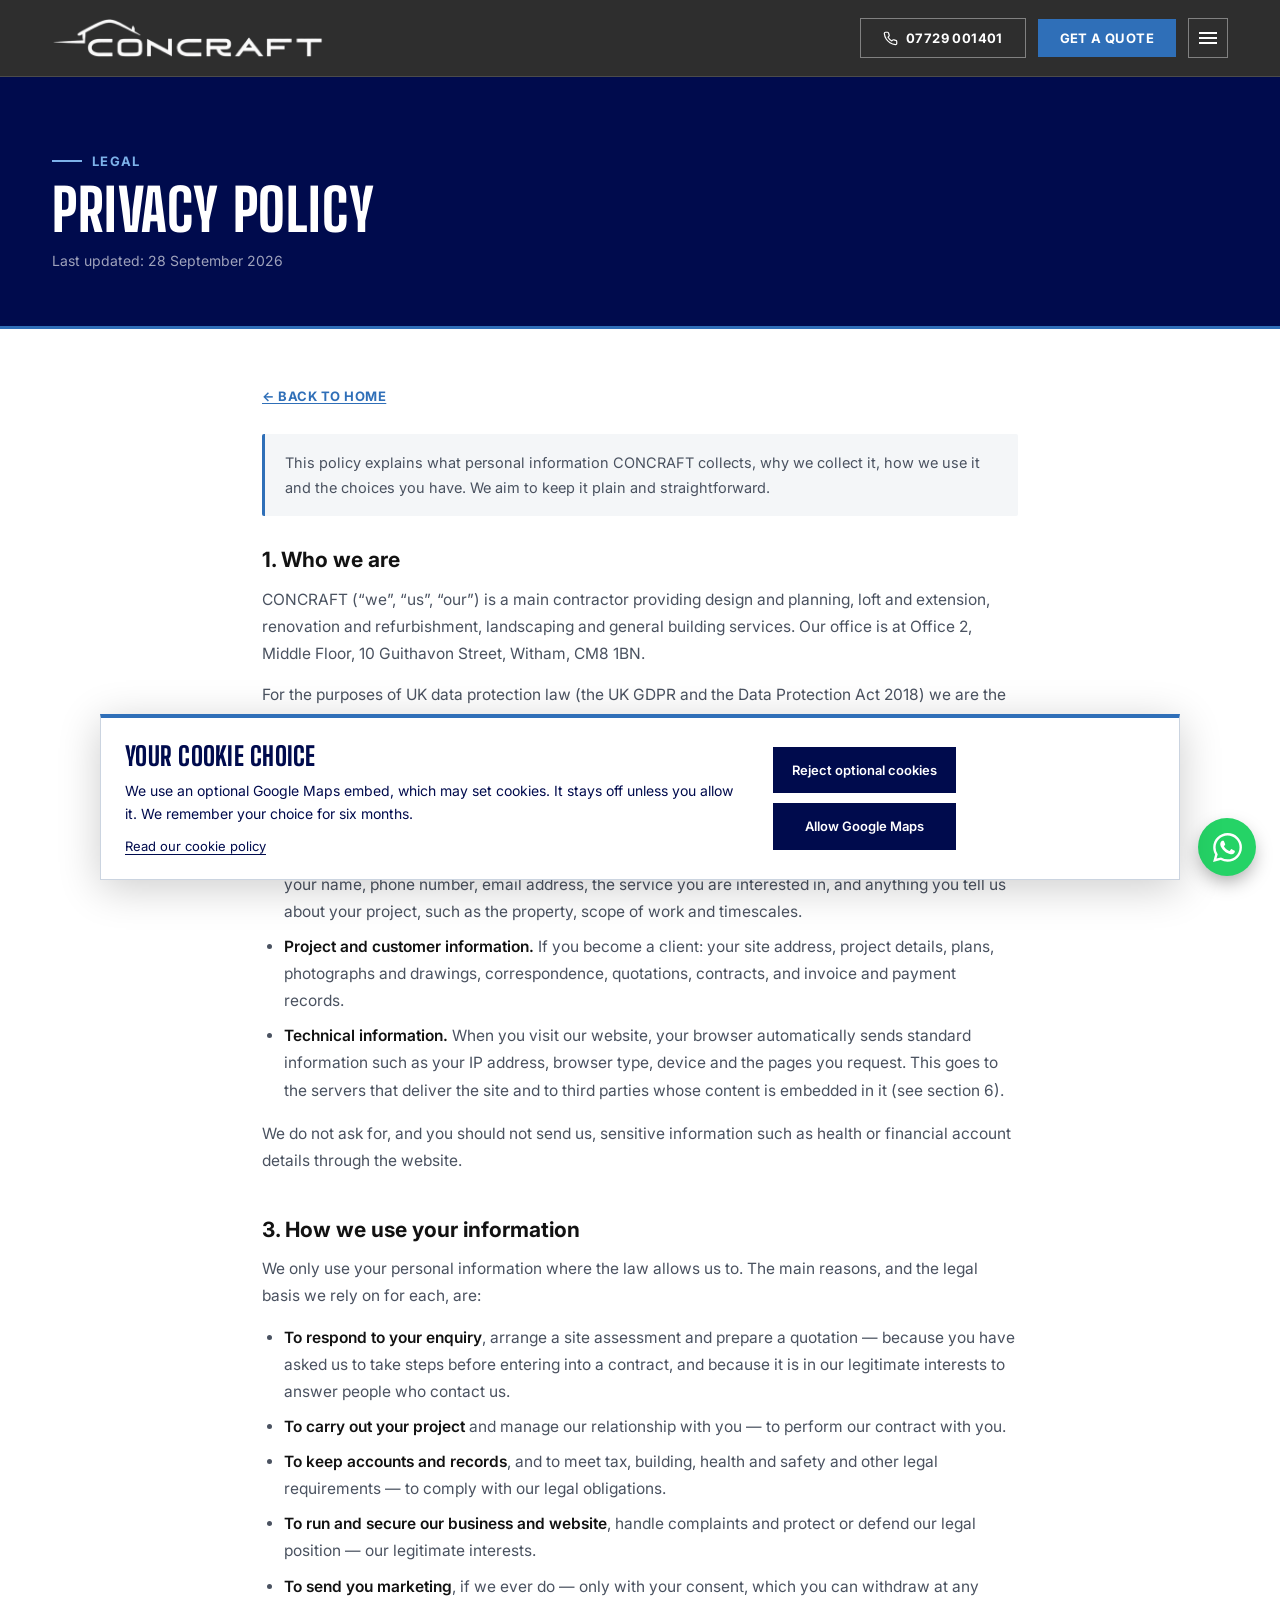
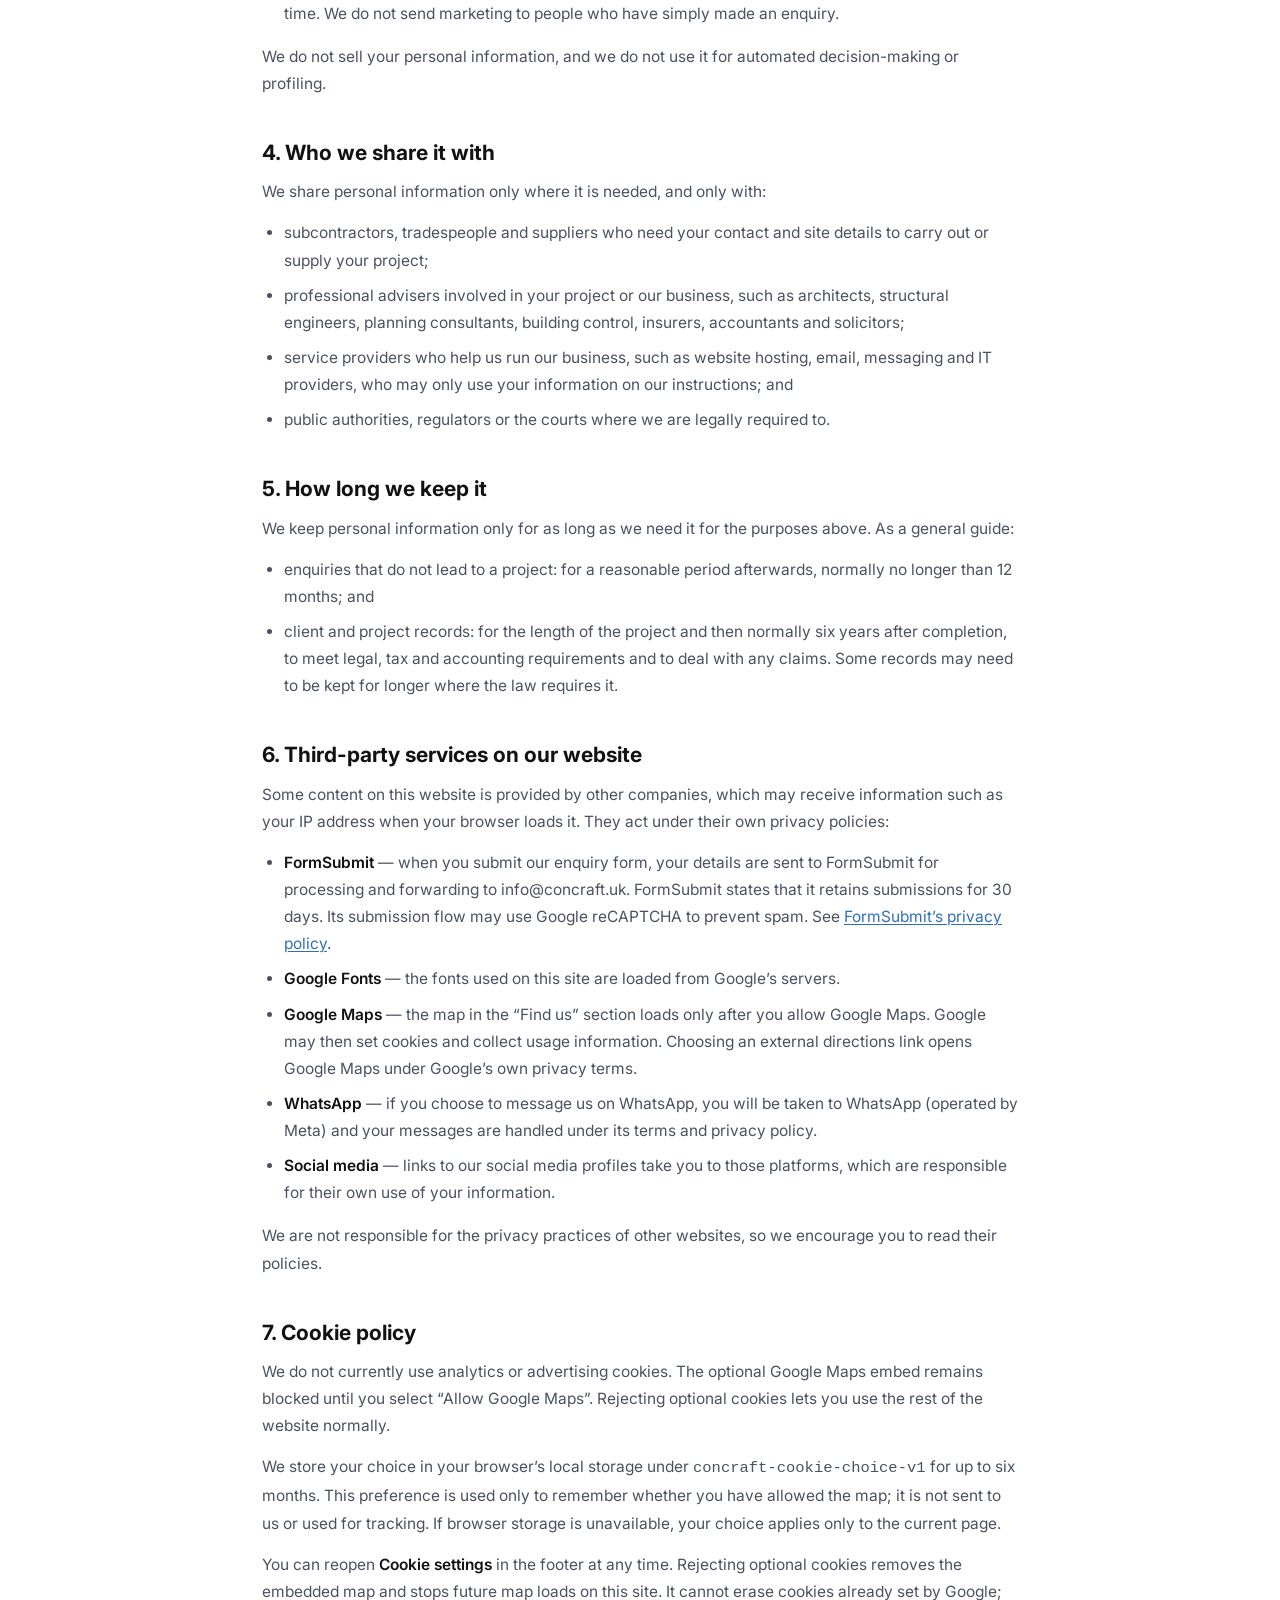
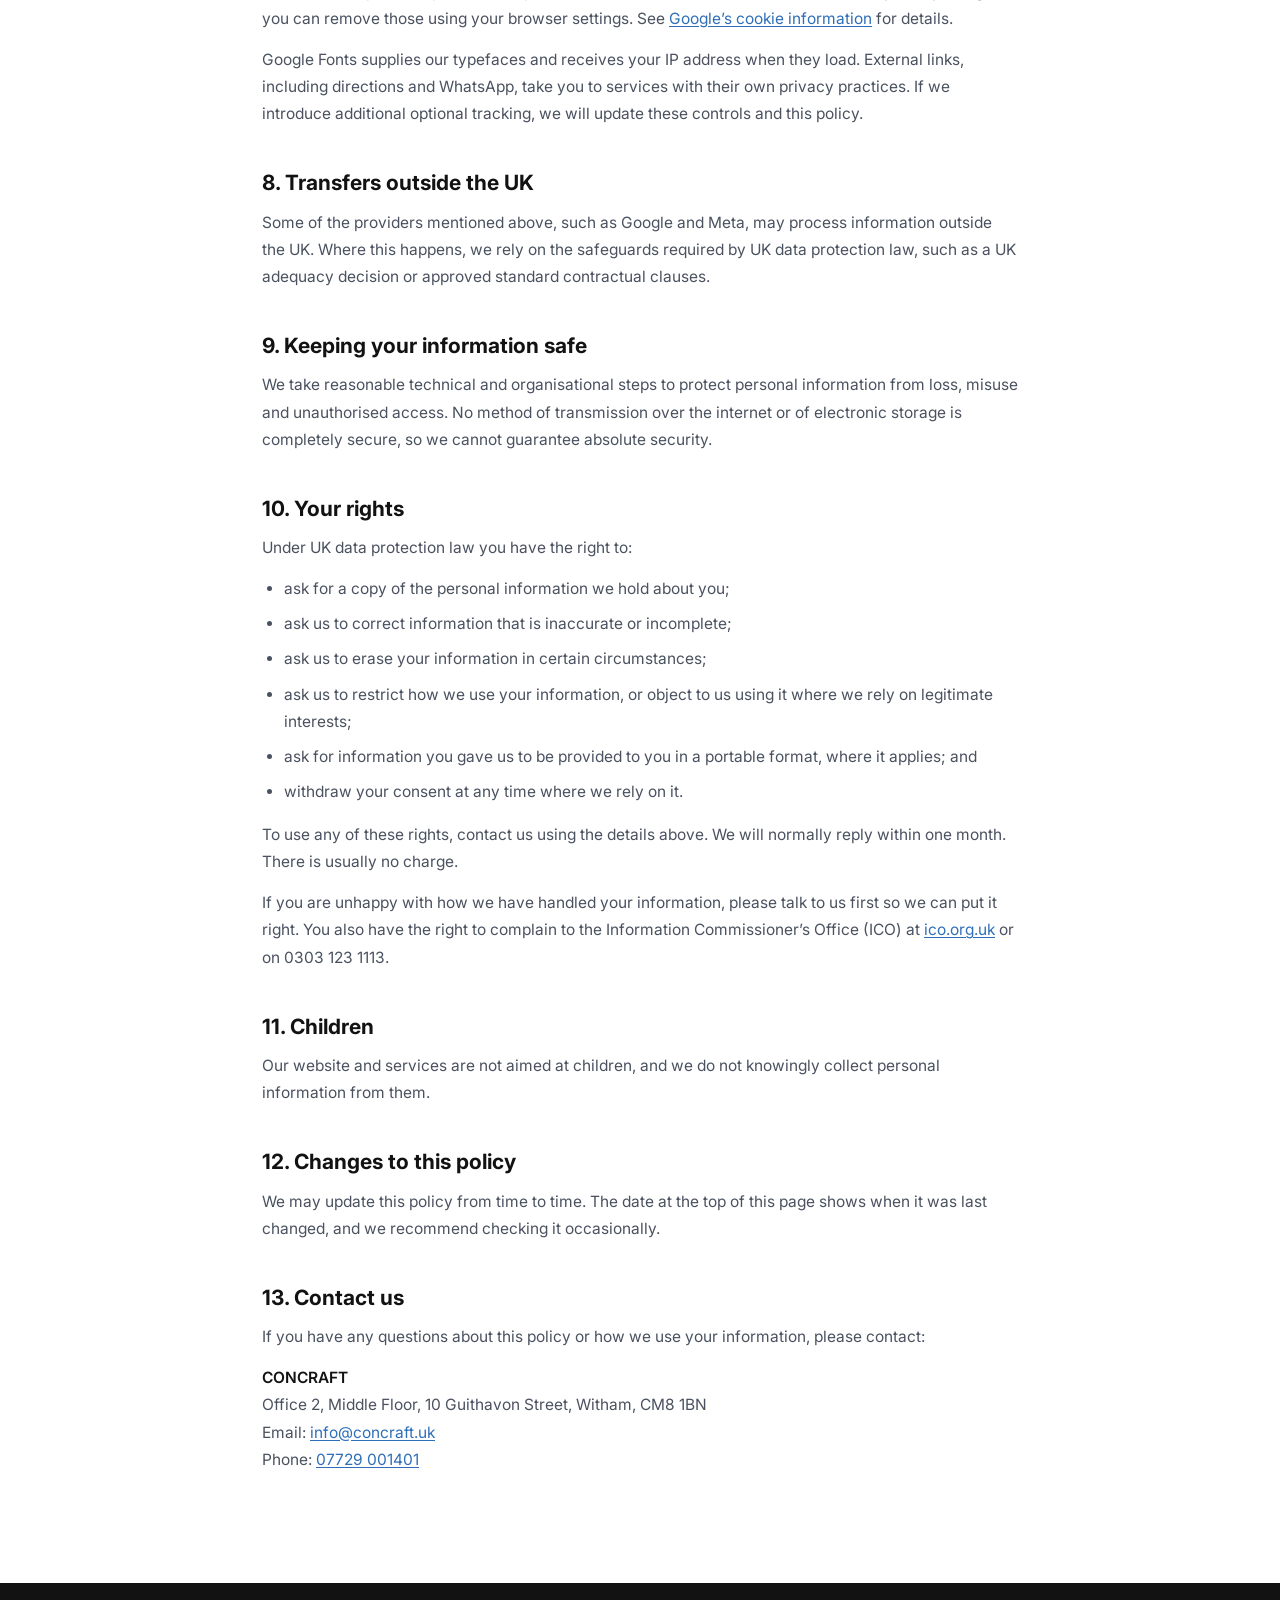
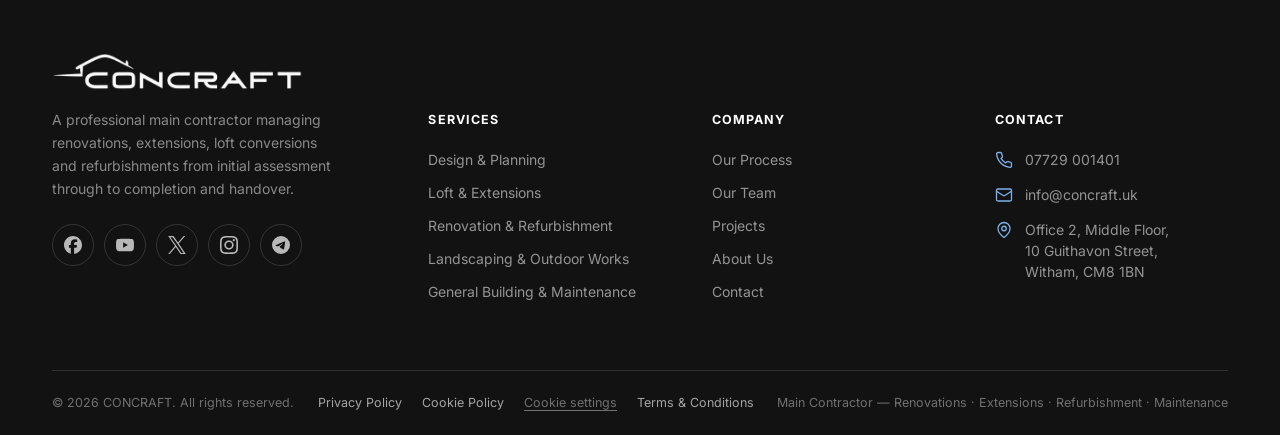
==== commit 8a51e311: "Add files via upload" ====
--- a/privacy.html
+++ b/privacy.html
@@ -8,6 +8,8 @@
 <link rel="preconnect" href="https://fonts.googleapis.com">
 <link href="https://fonts.googleapis.com/css2?family=Big+Shoulders+Display:wght@600;700;800;900&family=Inter:wght@400;500;600;700&display=swap" rel="stylesheet">
 <link rel="stylesheet" href="css/style.css">
+<link rel="stylesheet" href="css/cookies.css">
+<link rel="canonical" href="https://concraft.uk/privacy.html">
 </head>
 <body>
 
@@ -74,12 +76,12 @@
 
       <h2>1. Who we are</h2>
       <p>CONCRAFT (&ldquo;we&rdquo;, &ldquo;us&rdquo;, &ldquo;our&rdquo;) is a main contractor providing design and planning, loft and extension, renovation and refurbishment, landscaping and general building services. Our office is at Office 2, Middle Floor, 10 Guithavon Street, Witham, CM8 1BN.</p>
-      <p>For the purposes of UK data protection law (the UK GDPR and the Data Protection Act 2018) we are the &ldquo;controller&rdquo; of the personal information described in this policy. You can contact us about it at <a href="mailto:info@concraft.co.uk">info@concraft.co.uk</a> or on <a href="tel:+447729001401">07729 001401</a>.</p>
+      <p>For the purposes of UK data protection law (the UK GDPR and the Data Protection Act 2018) we are the &ldquo;controller&rdquo; of the personal information described in this policy. You can contact us about it at <a href="mailto:info@concraft.uk">info@concraft.uk</a> or on <a href="tel:+447729001401">07729 001401</a>.</p>
       <!-- Add the registered company name, company number and ICO registration number here if they apply to your business. -->
 
       <h2>2. What information we collect</h2>
       <ul>
-        <li><strong>Enquiry details.</strong> When you contact us by phone, email, WhatsApp or the enquiry form on this website: your name, phone number, email address, the service you are interested in, and anything you tell us about your project, such as the property, scope of work and timescales. If you attach photos to the enquiry form, we receive those too.</li>
+        <li><strong>Enquiry details.</strong> When you contact us by phone, email, WhatsApp or the enquiry form on this website: your name, phone number, email address, the service you are interested in, and anything you tell us about your project, such as the property, scope of work and timescales.</li>
         <li><strong>Project and customer information.</strong> If you become a client: your site address, project details, plans, photographs and drawings, correspondence, quotations, contracts, and invoice and payment records.</li>
         <li><strong>Technical information.</strong> When you visit our website, your browser automatically sends standard information such as your IP address, browser type, device and the pages you request. This goes to the servers that deliver the site and to third parties whose content is embedded in it (see section 6).</li>
       </ul>
@@ -115,16 +117,19 @@
       <h2>6. Third-party services on our website</h2>
       <p>Some content on this website is provided by other companies, which may receive information such as your IP address when your browser loads it. They act under their own privacy policies:</p>
       <ul>
+        <li><strong>FormSubmit</strong> &mdash; when you submit our enquiry form, your details are sent to FormSubmit for processing and forwarding to info@concraft.uk. FormSubmit states that it retains submissions for 30 days. Its submission flow may use Google reCAPTCHA to prevent spam. See <a href="https://formsubmit.co/privacy.pdf" target="_blank" rel="noopener">FormSubmit&rsquo;s privacy policy</a>.</li>
         <li><strong>Google Fonts</strong> &mdash; the fonts used on this site are loaded from Google&rsquo;s servers.</li>
-        <li><strong>Google Maps</strong> &mdash; the map in the &ldquo;Find us&rdquo; section is embedded from Google, which may set cookies and collect usage information when the map loads.</li>
+        <li><strong>Google Maps</strong> &mdash; the map in the &ldquo;Find us&rdquo; section loads only after you allow Google Maps. Google may then set cookies and collect usage information. Choosing an external directions link opens Google Maps under Google&rsquo;s own privacy terms.</li>
         <li><strong>WhatsApp</strong> &mdash; if you choose to message us on WhatsApp, you will be taken to WhatsApp (operated by Meta) and your messages are handled under its terms and privacy policy.</li>
         <li><strong>Social media</strong> &mdash; links to our social media profiles take you to those platforms, which are responsible for their own use of your information.</li>
       </ul>
       <p>We are not responsible for the privacy practices of other websites, so we encourage you to read their policies.</p>
 
-      <h2>7. Cookies and similar technologies</h2>
-      <p>This website stores one small item in your browser (&ldquo;local storage&rdquo;) to remember the accent colour if you use the colour switch in the header. It stays on your device, is not used to identify you and is not sent to us.</p>
-      <p>We do not currently use advertising or analytics cookies. Embedded content from Google (see section 6) may set its own cookies. You can control or delete cookies at any time in your browser settings. If we introduce analytics or advertising cookies in future, we will update this policy and ask for your consent where the law requires it.</p>
+      <h2 id="cookies">7. Cookie policy</h2>
+      <p>We do not currently use analytics or advertising cookies. The optional Google Maps embed remains blocked until you select &ldquo;Allow Google Maps&rdquo;. Rejecting optional cookies lets you use the rest of the website normally.</p>
+      <p>We store your choice in your browser&rsquo;s local storage under <code>concraft-cookie-choice-v1</code> for up to six months. This preference is used only to remember whether you have allowed the map; it is not sent to us or used for tracking. If browser storage is unavailable, your choice applies only to the current page.</p>
+      <p>You can reopen <strong>Cookie settings</strong> in the footer at any time. Rejecting optional cookies removes the embedded map and stops future map loads on this site. It cannot erase cookies already set by Google; you can remove those using your browser settings. See <a href="https://policies.google.com/technologies/cookies" target="_blank" rel="noopener">Google&rsquo;s cookie information</a> for details.</p>
+      <p>Google Fonts supplies our typefaces and receives your IP address when they load. External links, including directions and WhatsApp, take you to services with their own privacy practices. If we introduce additional optional tracking, we will update these controls and this policy.</p>
 
       <h2>8. Transfers outside the UK</h2>
       <p>Some of the providers mentioned above, such as Google and Meta, may process information outside the UK. Where this happens, we rely on the safeguards required by UK data protection law, such as a UK adequacy decision or approved standard contractual clauses.</p>
@@ -153,7 +158,7 @@
 
       <h2>13. Contact us</h2>
       <p>If you have any questions about this policy or how we use your information, please contact:</p>
-      <p><strong>CONCRAFT</strong><br>Office 2, Middle Floor, 10 Guithavon Street, Witham, CM8 1BN<br>Email: <a href="mailto:info@concraft.co.uk">info@concraft.co.uk</a><br>Phone: <a href="tel:+447729001401">07729 001401</a></p>
+      <p><strong>CONCRAFT</strong><br>Office 2, Middle Floor, 10 Guithavon Street, Witham, CM8 1BN<br>Email: <a href="mailto:info@concraft.uk">info@concraft.uk</a><br>Phone: <a href="tel:+447729001401">07729 001401</a></p>
 
     </div>
   </section>
@@ -197,7 +202,7 @@
       <div class="foot-col">
         <h5>Contact</h5>
         <p class="foot-contact"><svg class="foot-ico" viewBox="0 0 24 24" aria-hidden="true"><path d="M22 16.92v3a2 2 0 0 1-2.18 2 19.79 19.79 0 0 1-8.63-3.07 19.5 19.5 0 0 1-6-6 19.79 19.79 0 0 1-3.07-8.67A2 2 0 0 1 4.11 2h3a2 2 0 0 1 2 1.72 12.84 12.84 0 0 0 .7 2.81 2 2 0 0 1-.45 2.11L8.09 9.91a16 16 0 0 0 6 6l1.27-1.27a2 2 0 0 1 2.11-.45 12.84 12.84 0 0 0 2.81.7A2 2 0 0 1 22 16.92z"/></svg><a href="tel:+447729001401">07729 001401</a></p>
-        <p class="foot-contact"><svg class="foot-ico" viewBox="0 0 24 24" aria-hidden="true"><rect x="2" y="4" width="20" height="16" rx="2"/><path d="m22 7-8.97 5.7a1.94 1.94 0 0 1-2.06 0L2 7"/></svg><a href="mailto:info@concraft.co.uk">info@concraft.co.uk</a></p>
+        <p class="foot-contact"><svg class="foot-ico" viewBox="0 0 24 24" aria-hidden="true"><rect x="2" y="4" width="20" height="16" rx="2"/><path d="m22 7-8.97 5.7a1.94 1.94 0 0 1-2.06 0L2 7"/></svg><a href="mailto:info@concraft.uk">info@concraft.uk</a></p>
         <p class="foot-contact"><svg class="foot-ico" viewBox="0 0 24 24" aria-hidden="true"><path d="M20 10c0 6-8 12-8 12s-8-6-8-12a8 8 0 0 1 16 0z"/><circle cx="12" cy="10" r="3"/></svg><span>Office 2, Middle Floor,<br>10 Guithavon Street,<br>Witham, CM8 1BN</span></p>
       </div>
     </div>
@@ -206,6 +211,8 @@
         <span>&copy; 2026 CONCRAFT. All rights reserved.</span>
         <nav class="foot-legal" aria-label="Legal">
           <a href="privacy.html">Privacy Policy</a>
+          <a href="privacy.html#cookies">Cookie Policy</a>
+          <button type="button" class="cookie-settings" data-cookie-settings hidden>Cookie settings</button>
           <a href="terms.html">Terms &amp; Conditions</a>
         </nav>
       </div>
@@ -220,6 +227,7 @@
   </a>
 
   <script src="js/main.js"></script>
+  <script src="js/cookies.js"></script>
 
 </body>
 </html>
--- a/css/cookies.css
+++ b/css/cookies.css
@@ -0,0 +1,16 @@
+.cookie-banner[hidden], .cookie-settings[hidden], .map-placeholder[hidden], #mapEmbed[hidden], [data-allow-map][hidden] { display:none !important; }
+.cookie-banner { position:fixed; z-index:10000; bottom:20px; left:20px; right:20px; max-width:1080px; margin:auto; padding:24px; background:#fff; color:var(--navy); border:1px solid #cbd4e0; border-top:4px solid var(--accent); box-shadow:0 8px 40px #0003; display:flex; align-items:center; gap:28px; max-height:calc(100dvh - 40px); overflow:auto; }
+.cookie-banner h2 { font-size:26px; line-height:1.1; }
+.cookie-banner p { font-size:14px; line-height:1.6; margin:10px 0; max-width:620px; }
+.cookie-banner a, .map-placeholder a { text-decoration:underline; text-underline-offset:3px; font-size:13px; }
+.cookie-actions { display:flex; flex-direction:column; gap:10px; flex-shrink:0; }
+.cookie-button { border:1px solid var(--navy); background:var(--navy); color:white; font:600 13px/1.4 'Inter',sans-serif; padding:13px 18px; min-height:44px; cursor:pointer; }
+.cookie-button:hover { background:var(--accent-dark); }
+.cookie-button:focus-visible, .cookie-settings:focus-visible, .cookie-banner a:focus-visible { outline:3px solid var(--accent); outline-offset:4px; }
+.cookie-settings { border:0; padding:0; background:none; color:inherit; font:inherit; cursor:pointer; text-decoration:underline; text-underline-offset:3px; }
+.map-placeholder { min-height:350px; height:100%; padding:40px 28px; background:var(--paper); color:var(--navy); display:flex; flex-direction:column; align-items:center; justify-content:center; gap:18px; text-align:center; }
+.map-placeholder strong { font-size:24px; }
+.map-placeholder p { margin:0; max-width:360px; font-size:14px; line-height:1.6; }
+#mapEmbed { height:100%; min-height:350px; }
+#mapEmbed iframe { display:block; min-height:350px; border:0; }
+@media(max-width:640px) { .cookie-banner { bottom:10px; left:10px; right:10px; padding:18px; flex-direction:column; align-items:stretch; gap:16px; max-height:calc(100dvh - 20px); } .cookie-actions { gap:8px; } .cookie-banner h2 { font-size:23px; } }
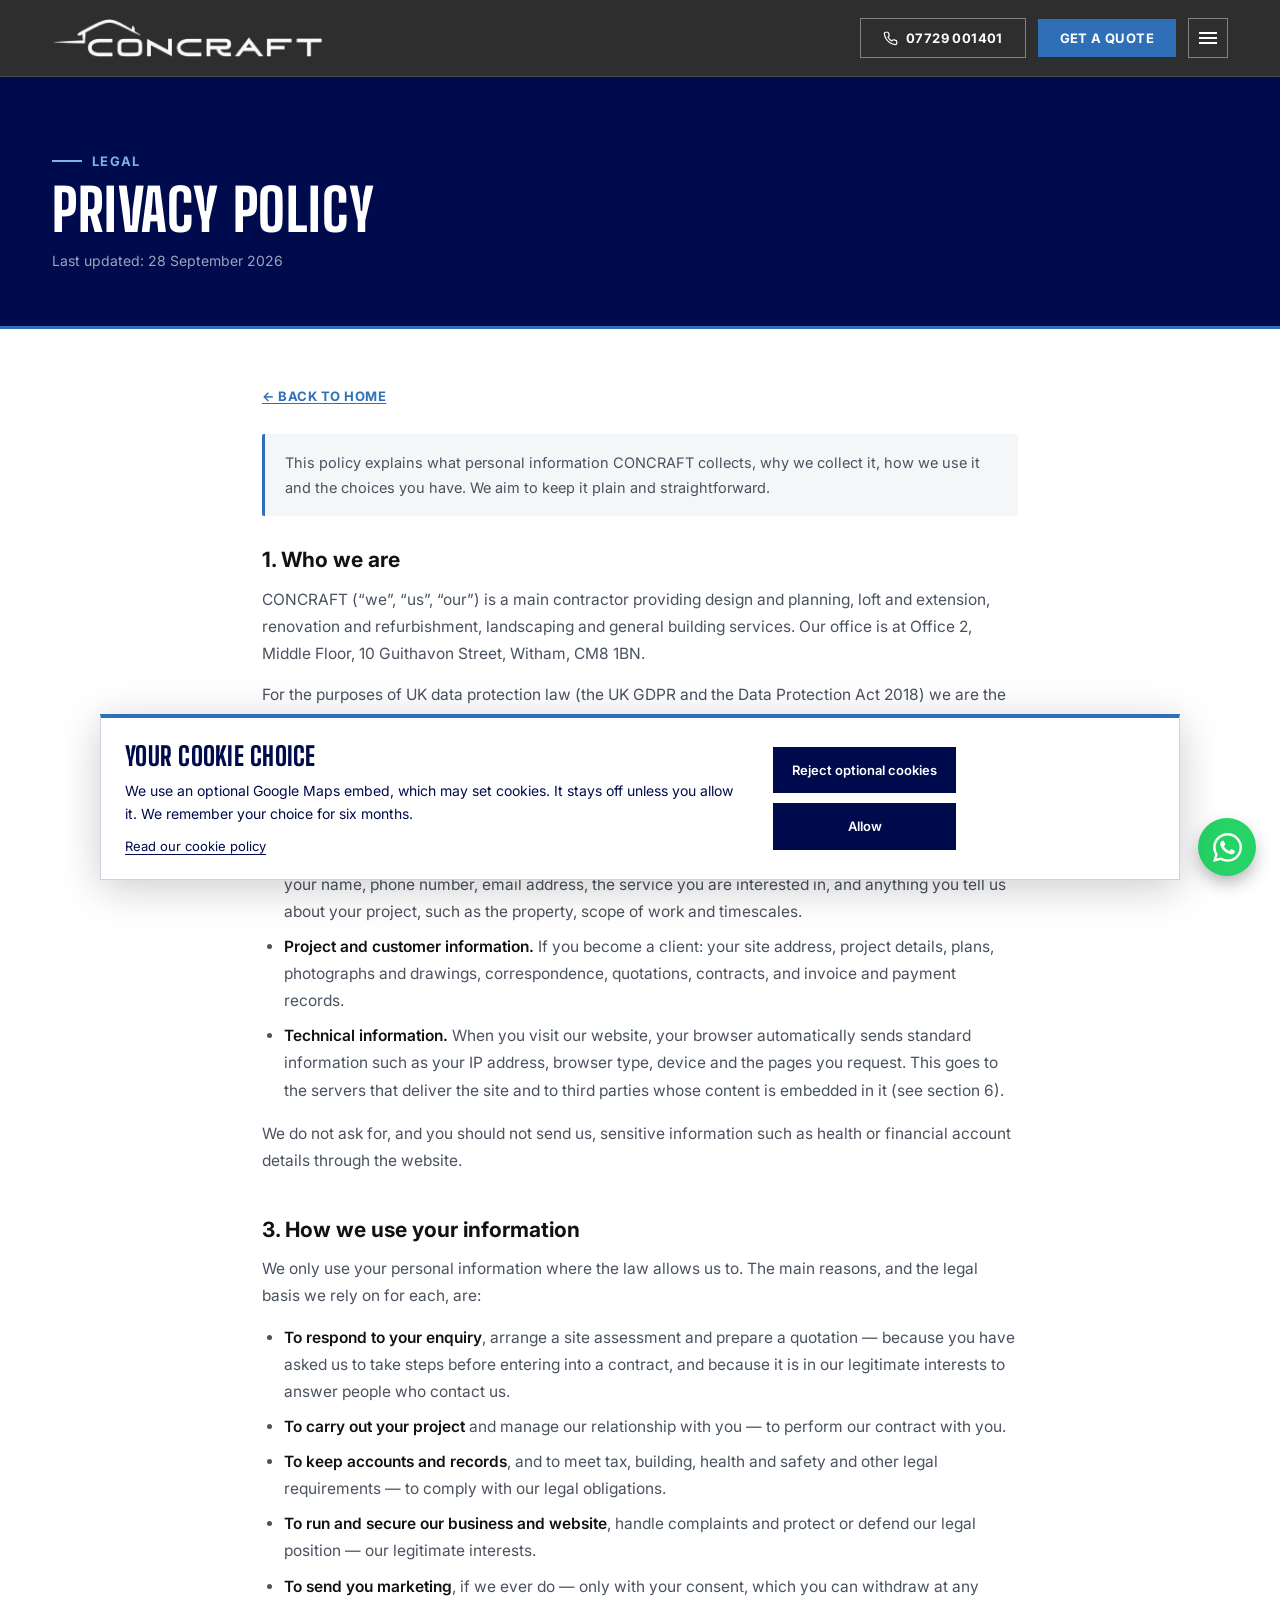
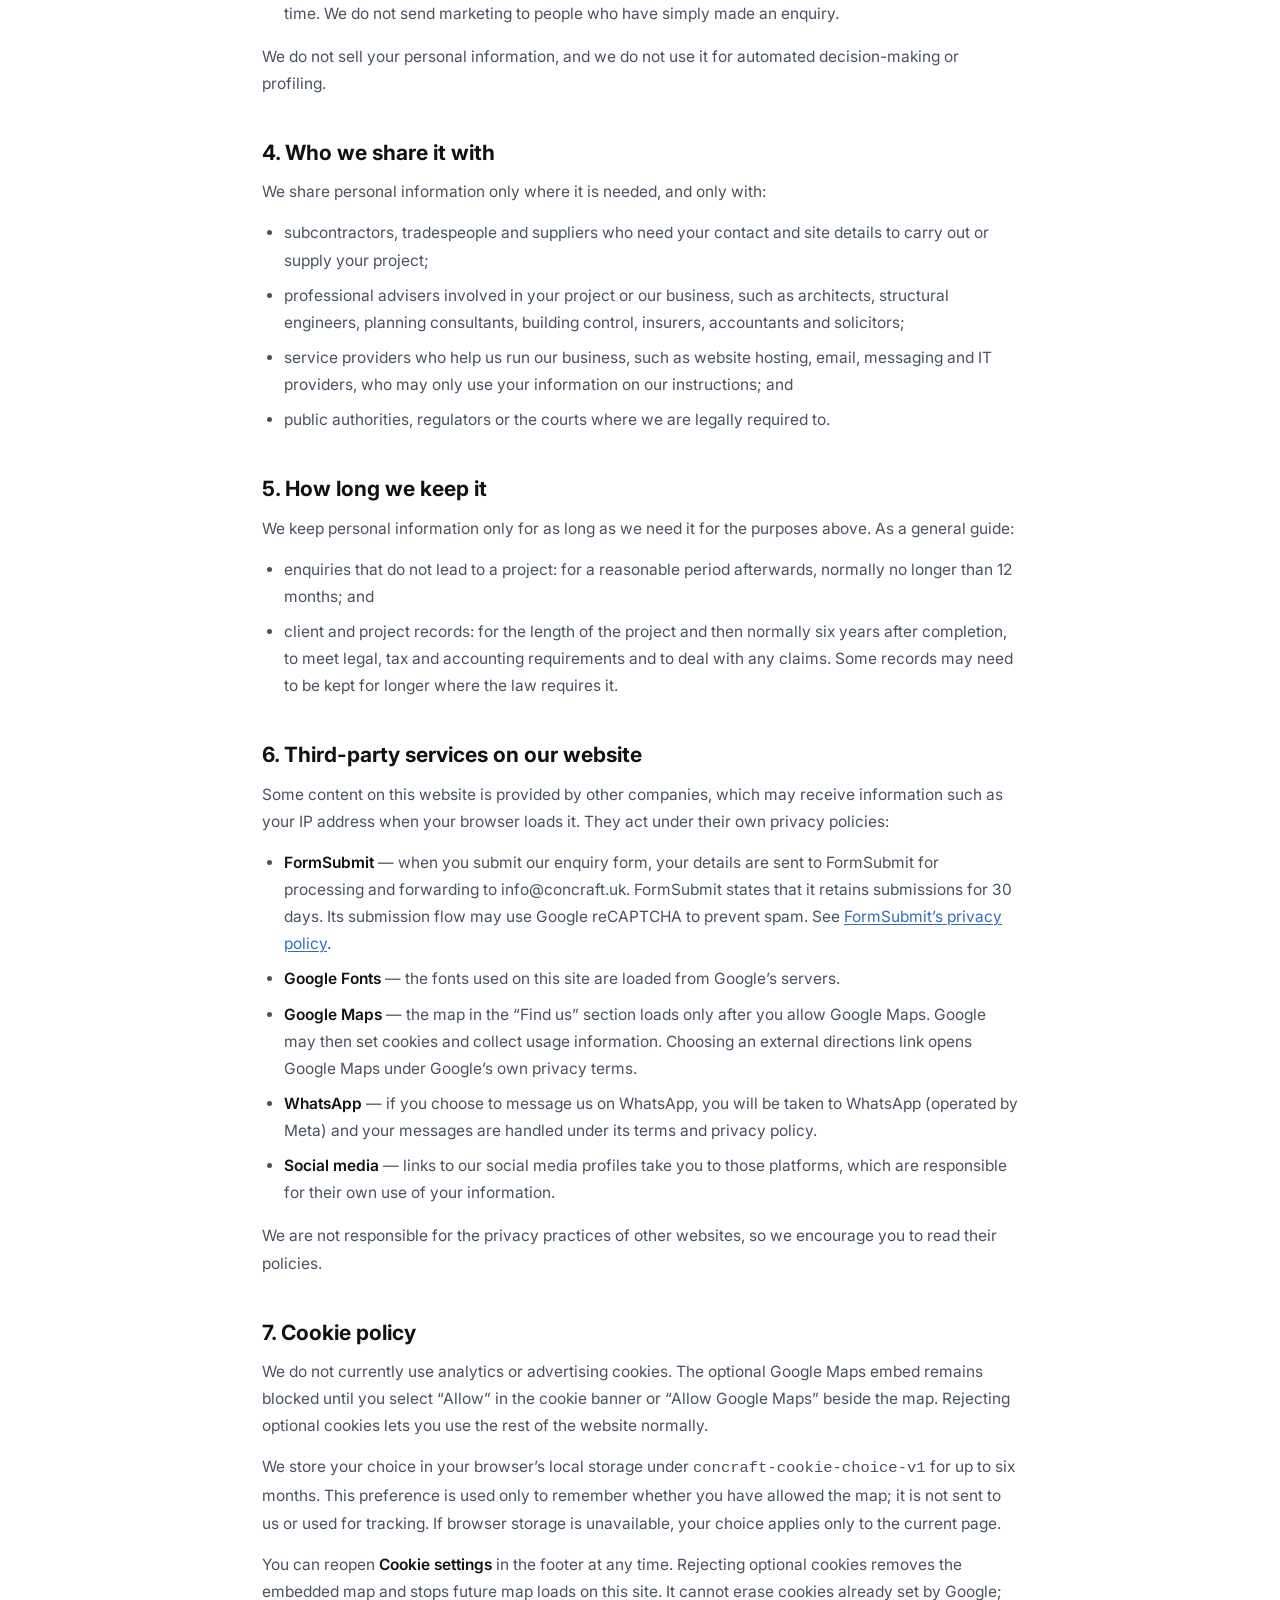
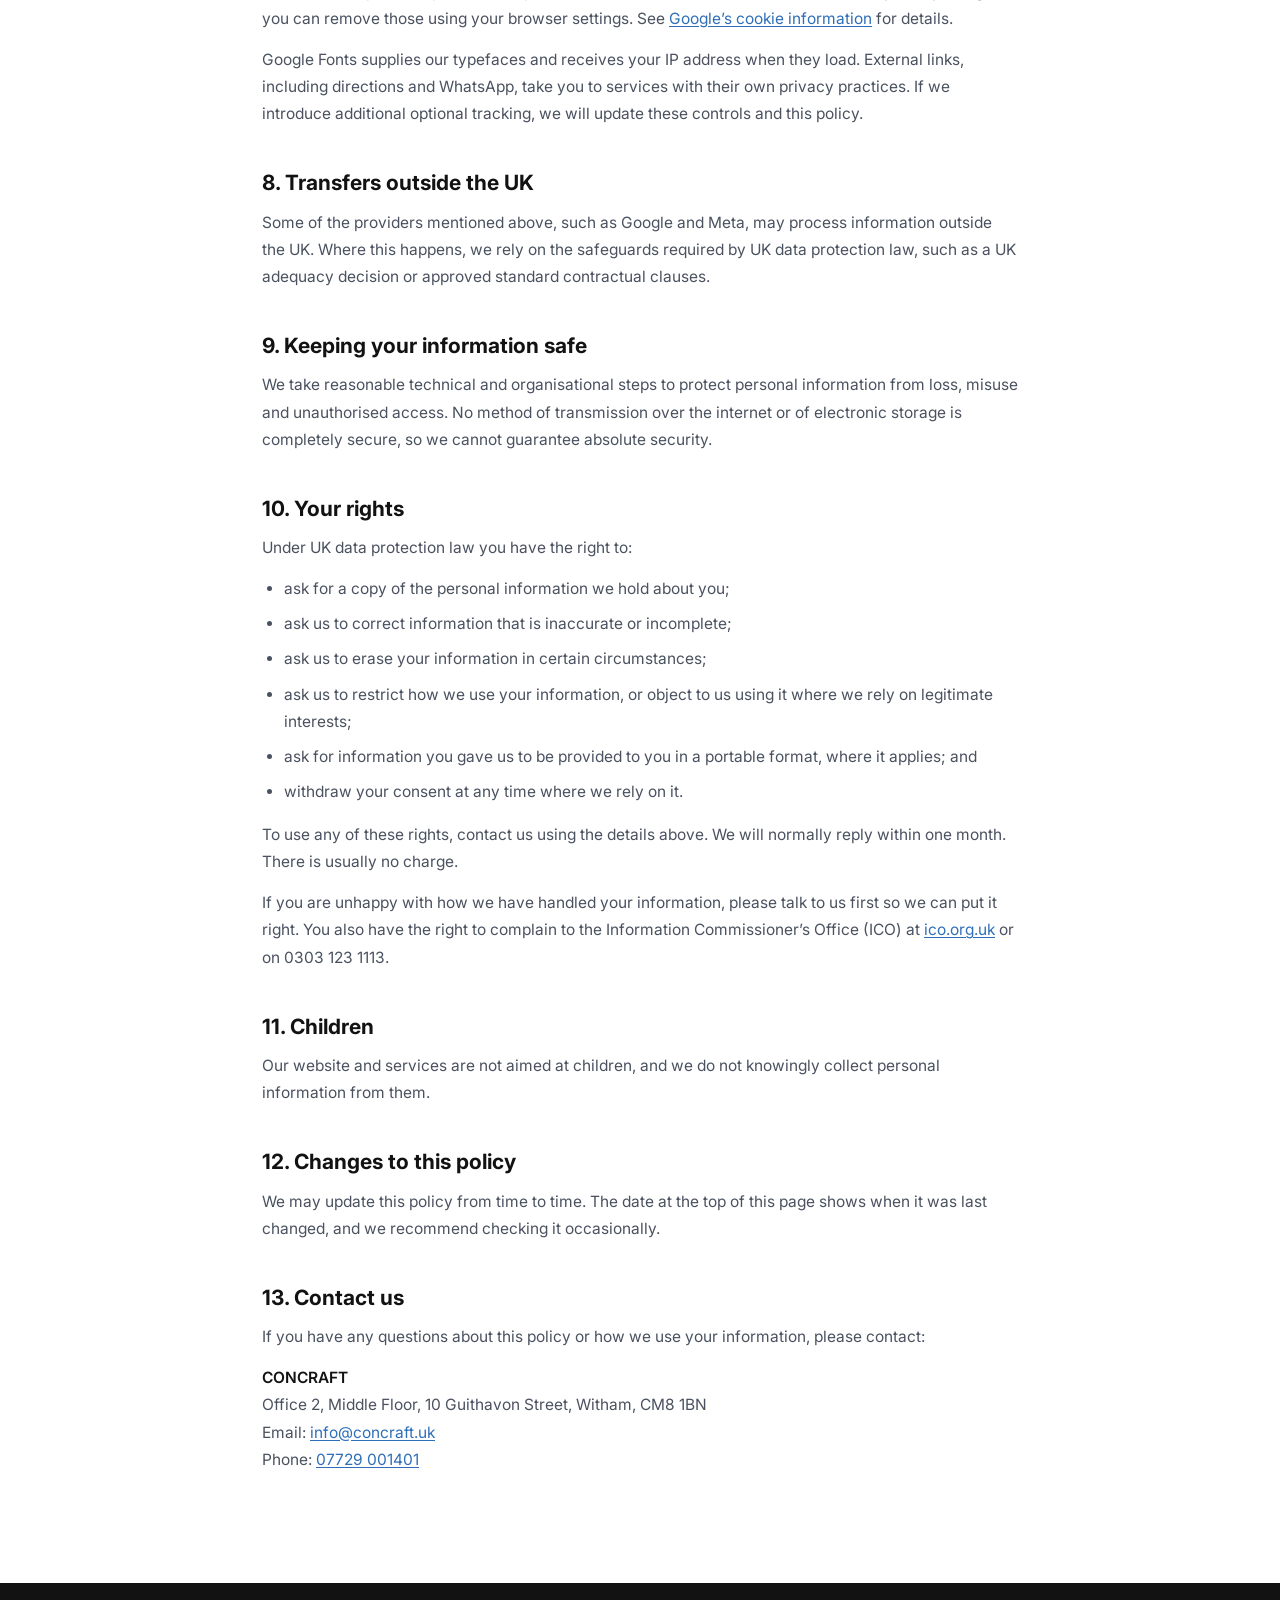
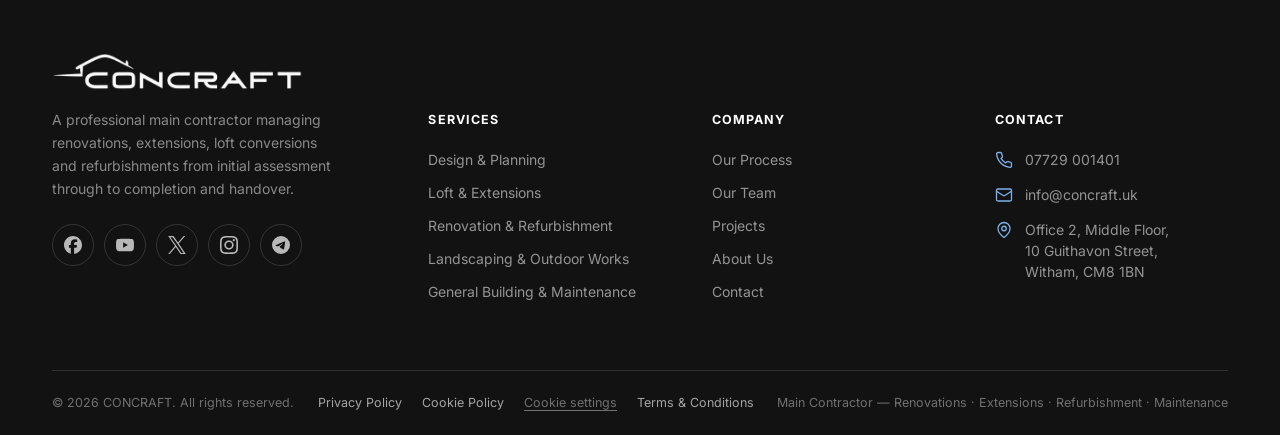
==== commit bb6a0453: "Add files via upload" ====
--- a/privacy.html
+++ b/privacy.html
@@ -126,7 +126,7 @@
       <p>We are not responsible for the privacy practices of other websites, so we encourage you to read their policies.</p>
 
       <h2 id="cookies">7. Cookie policy</h2>
-      <p>We do not currently use analytics or advertising cookies. The optional Google Maps embed remains blocked until you select &ldquo;Allow Google Maps&rdquo;. Rejecting optional cookies lets you use the rest of the website normally.</p>
+      <p>We do not currently use analytics or advertising cookies. The optional Google Maps embed remains blocked until you select &ldquo;Allow&rdquo; in the cookie banner or &ldquo;Allow Google Maps&rdquo; beside the map. Rejecting optional cookies lets you use the rest of the website normally.</p>
       <p>We store your choice in your browser&rsquo;s local storage under <code>concraft-cookie-choice-v1</code> for up to six months. This preference is used only to remember whether you have allowed the map; it is not sent to us or used for tracking. If browser storage is unavailable, your choice applies only to the current page.</p>
       <p>You can reopen <strong>Cookie settings</strong> in the footer at any time. Rejecting optional cookies removes the embedded map and stops future map loads on this site. It cannot erase cookies already set by Google; you can remove those using your browser settings. See <a href="https://policies.google.com/technologies/cookies" target="_blank" rel="noopener">Google&rsquo;s cookie information</a> for details.</p>
       <p>Google Fonts supplies our typefaces and receives your IP address when they load. External links, including directions and WhatsApp, take you to services with their own privacy practices. If we introduce additional optional tracking, we will update these controls and this policy.</p>
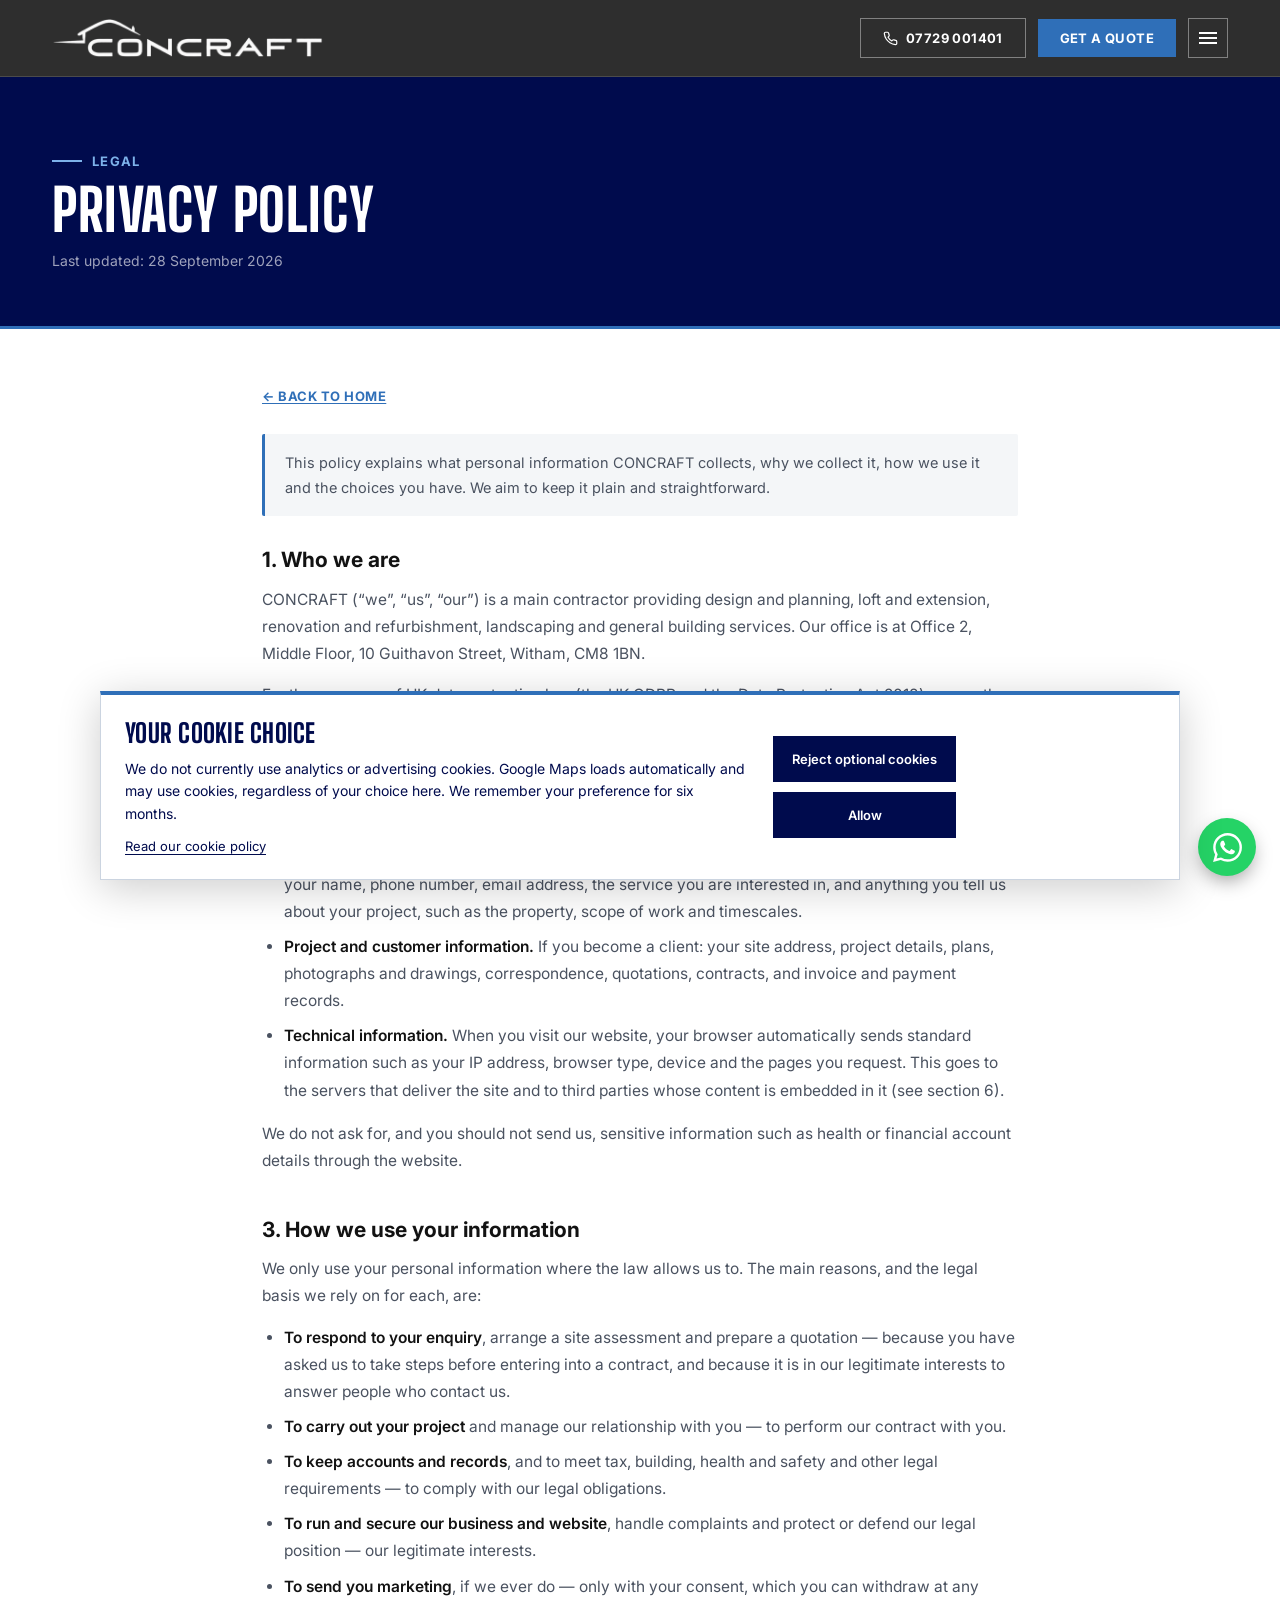
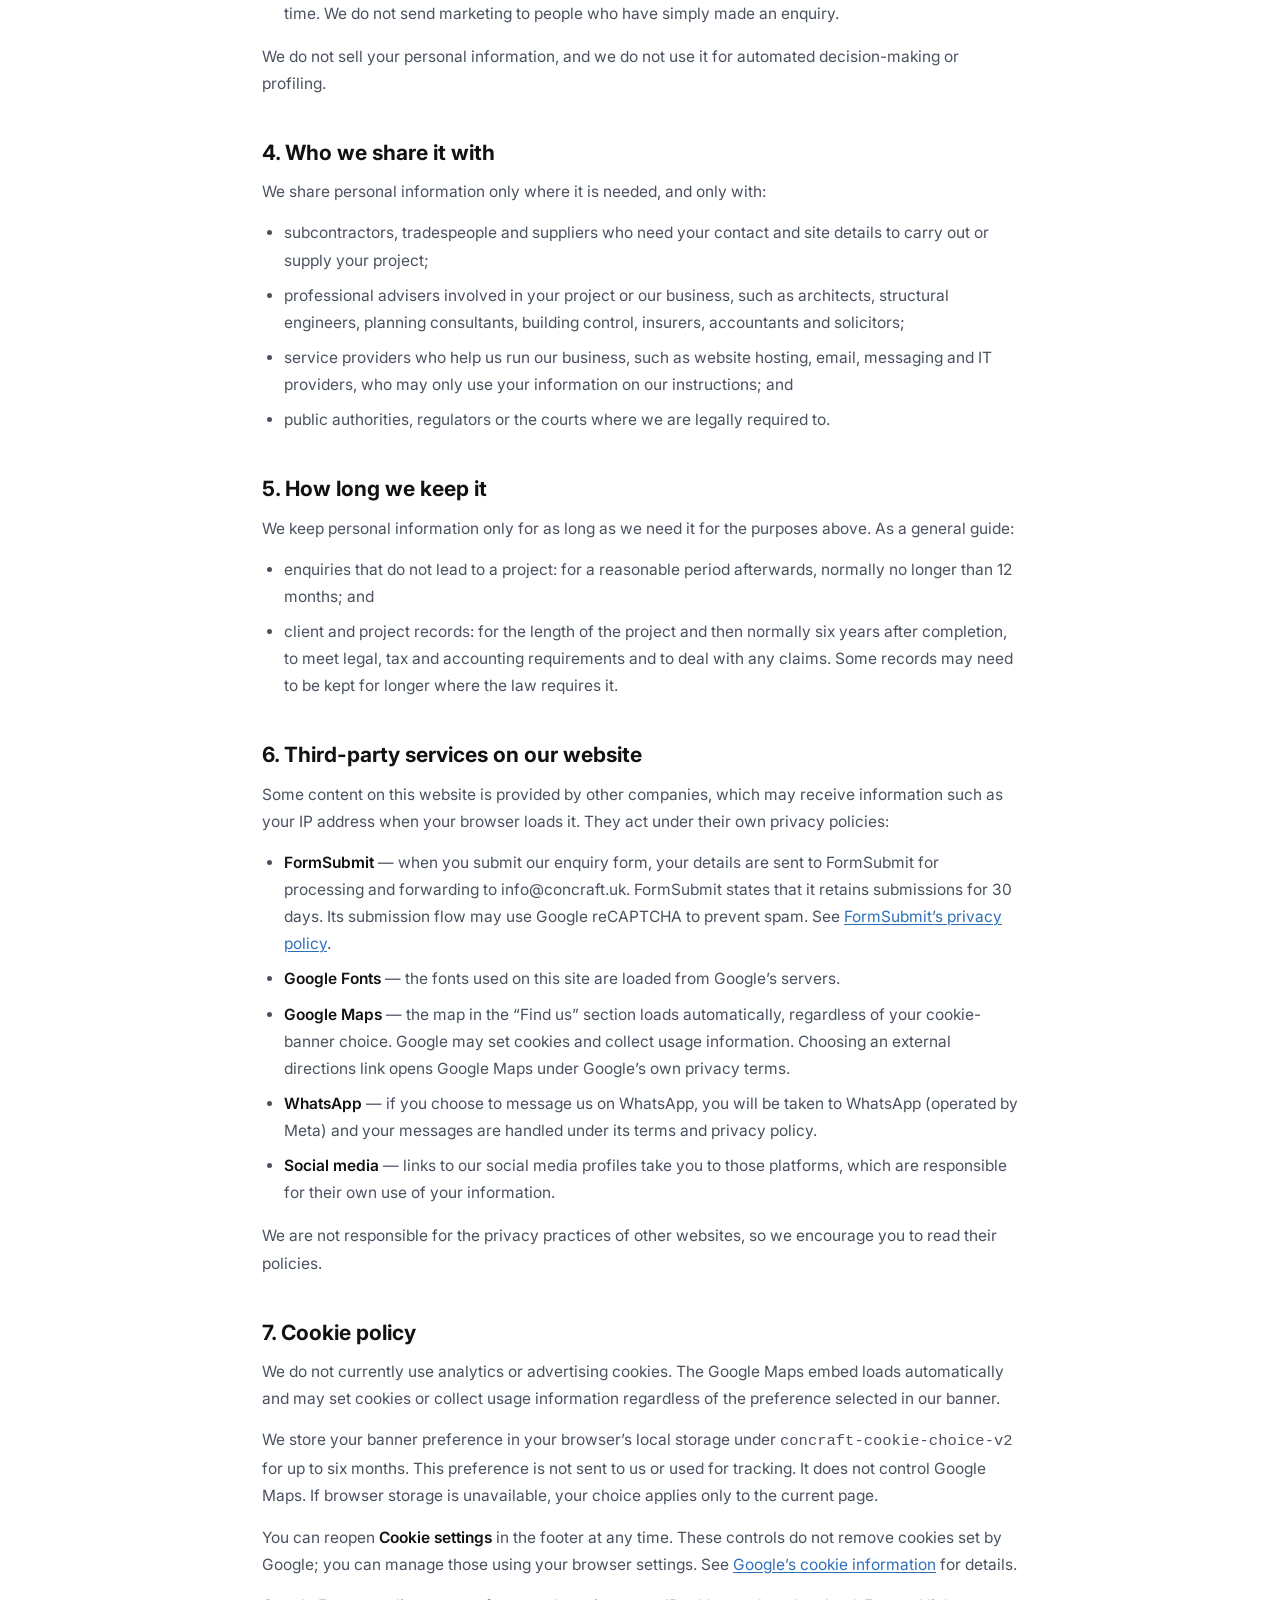
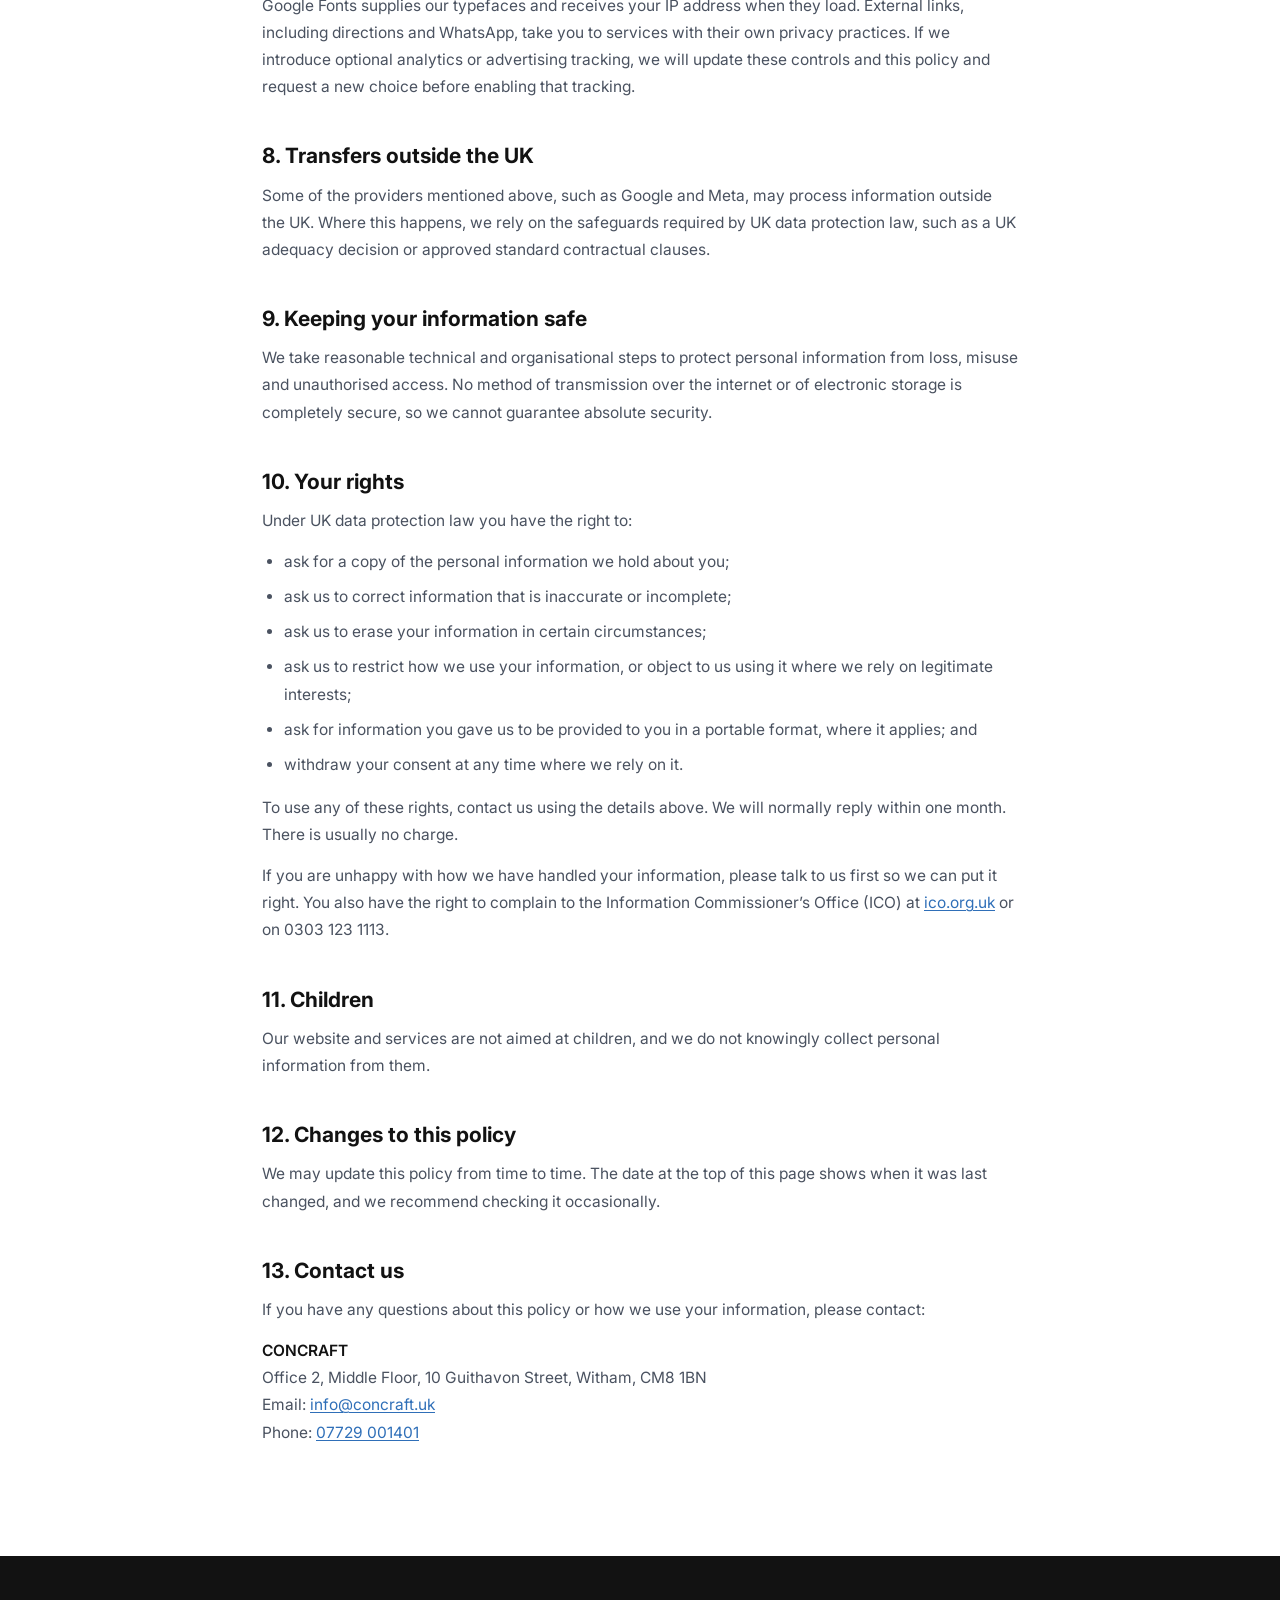
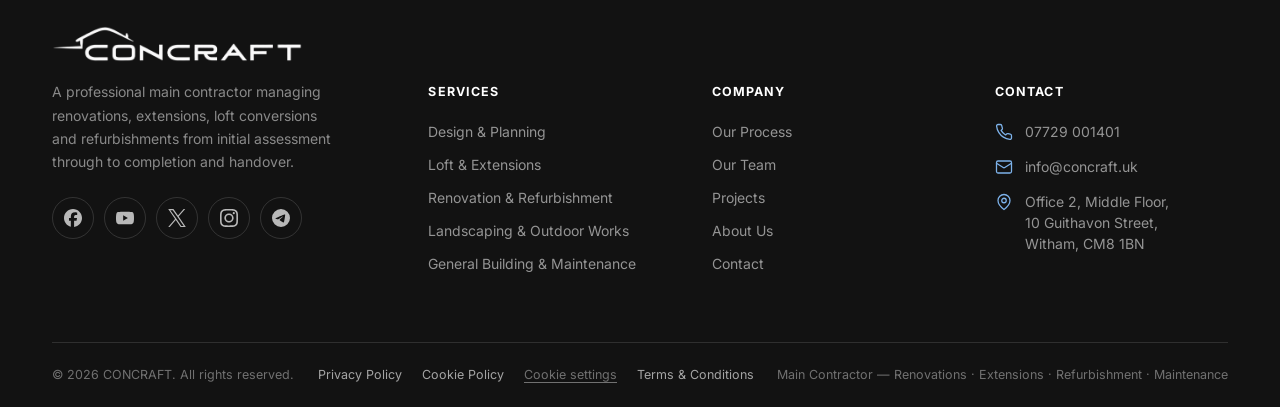
==== commit b16cd152: "Add files via upload" ====
--- a/privacy.html
+++ b/privacy.html
@@ -119,17 +119,17 @@
       <ul>
         <li><strong>FormSubmit</strong> &mdash; when you submit our enquiry form, your details are sent to FormSubmit for processing and forwarding to info@concraft.uk. FormSubmit states that it retains submissions for 30 days. Its submission flow may use Google reCAPTCHA to prevent spam. See <a href="https://formsubmit.co/privacy.pdf" target="_blank" rel="noopener">FormSubmit&rsquo;s privacy policy</a>.</li>
         <li><strong>Google Fonts</strong> &mdash; the fonts used on this site are loaded from Google&rsquo;s servers.</li>
-        <li><strong>Google Maps</strong> &mdash; the map in the &ldquo;Find us&rdquo; section loads only after you allow Google Maps. Google may then set cookies and collect usage information. Choosing an external directions link opens Google Maps under Google&rsquo;s own privacy terms.</li>
+        <li><strong>Google Maps</strong> &mdash; the map in the &ldquo;Find us&rdquo; section loads automatically, regardless of your cookie-banner choice. Google may set cookies and collect usage information. Choosing an external directions link opens Google Maps under Google&rsquo;s own privacy terms.</li>
         <li><strong>WhatsApp</strong> &mdash; if you choose to message us on WhatsApp, you will be taken to WhatsApp (operated by Meta) and your messages are handled under its terms and privacy policy.</li>
         <li><strong>Social media</strong> &mdash; links to our social media profiles take you to those platforms, which are responsible for their own use of your information.</li>
       </ul>
       <p>We are not responsible for the privacy practices of other websites, so we encourage you to read their policies.</p>
 
       <h2 id="cookies">7. Cookie policy</h2>
-      <p>We do not currently use analytics or advertising cookies. The optional Google Maps embed remains blocked until you select &ldquo;Allow&rdquo; in the cookie banner or &ldquo;Allow Google Maps&rdquo; beside the map. Rejecting optional cookies lets you use the rest of the website normally.</p>
-      <p>We store your choice in your browser&rsquo;s local storage under <code>concraft-cookie-choice-v1</code> for up to six months. This preference is used only to remember whether you have allowed the map; it is not sent to us or used for tracking. If browser storage is unavailable, your choice applies only to the current page.</p>
-      <p>You can reopen <strong>Cookie settings</strong> in the footer at any time. Rejecting optional cookies removes the embedded map and stops future map loads on this site. It cannot erase cookies already set by Google; you can remove those using your browser settings. See <a href="https://policies.google.com/technologies/cookies" target="_blank" rel="noopener">Google&rsquo;s cookie information</a> for details.</p>
-      <p>Google Fonts supplies our typefaces and receives your IP address when they load. External links, including directions and WhatsApp, take you to services with their own privacy practices. If we introduce additional optional tracking, we will update these controls and this policy.</p>
+      <p>We do not currently use analytics or advertising cookies. The Google Maps embed loads automatically and may set cookies or collect usage information regardless of the preference selected in our banner.</p>
+      <p>We store your banner preference in your browser&rsquo;s local storage under <code>concraft-cookie-choice-v2</code> for up to six months. This preference is not sent to us or used for tracking. It does not control Google Maps. If browser storage is unavailable, your choice applies only to the current page.</p>
+      <p>You can reopen <strong>Cookie settings</strong> in the footer at any time. These controls do not remove cookies set by Google; you can manage those using your browser settings. See <a href="https://policies.google.com/technologies/cookies" target="_blank" rel="noopener">Google&rsquo;s cookie information</a> for details.</p>
+      <p>Google Fonts supplies our typefaces and receives your IP address when they load. External links, including directions and WhatsApp, take you to services with their own privacy practices. If we introduce optional analytics or advertising tracking, we will update these controls and this policy and request a new choice before enabling that tracking.</p>
 
       <h2>8. Transfers outside the UK</h2>
       <p>Some of the providers mentioned above, such as Google and Meta, may process information outside the UK. Where this happens, we rely on the safeguards required by UK data protection law, such as a UK adequacy decision or approved standard contractual clauses.</p>
